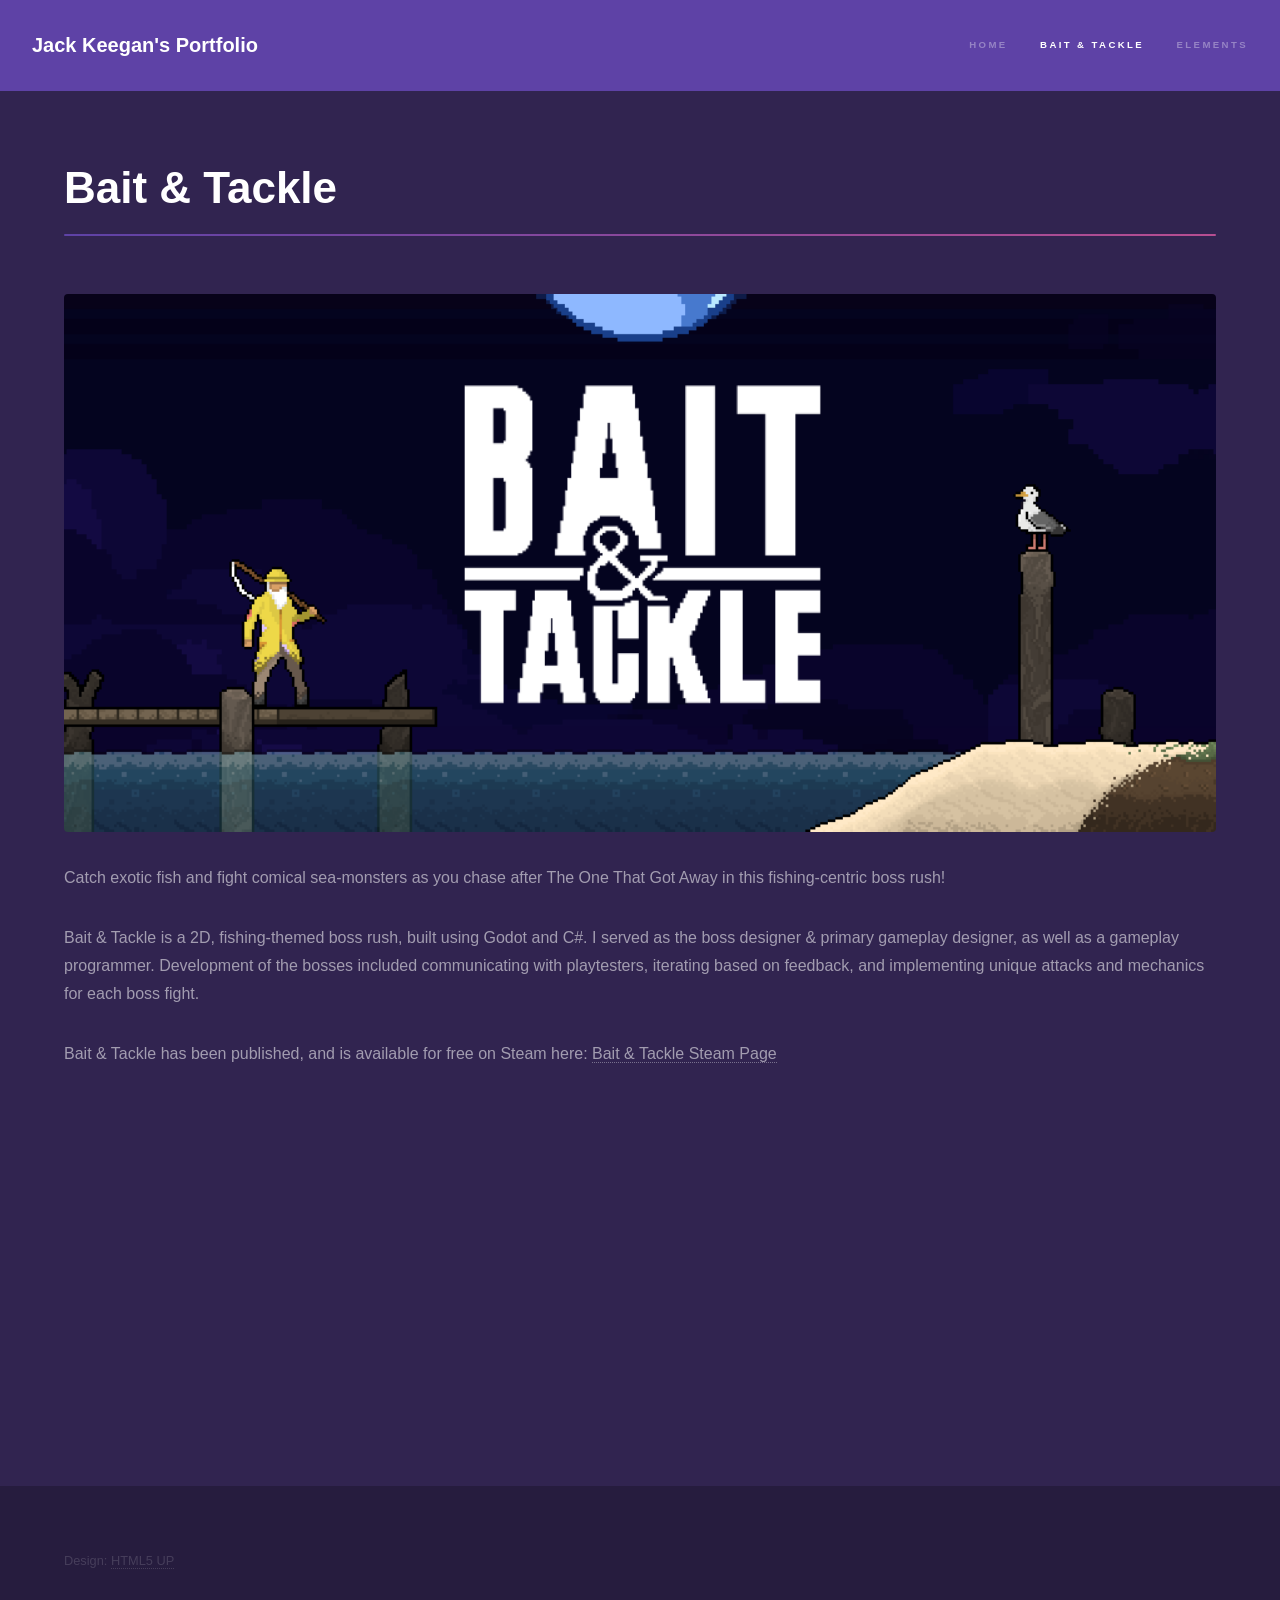
==== bait&tacklepage.html @ 1ca5e59d "text" ====
<!DOCTYPE HTML>
<!--
	Hyperspace by HTML5 UP
	html5up.net | @ajlkn
	Free for personal and commercial use under the CCA 3.0 license (html5up.net/license)
-->
<html>
	<head>
		<title>Bait & Tackle - Jack Keegan's Portfolio</title>
		<meta charset="utf-8" />
		<meta name="viewport" content="width=device-width, initial-scale=1, user-scalable=no" />
		<link rel="stylesheet" href="assets/css/main.css" />
		<noscript><link rel="stylesheet" href="assets/css/noscript.css" /></noscript>
	</head>
	<body class="is-preload">

		<!-- Header -->
			<header id="header">
				<a href="index.html" class="title">Jack Keegan's Portfolio</a>
				<nav>
					<ul>
						<li><a href="index.html">Home</a></li>
						<li><a href="generic.html" class="active">Bait & Tackle</a></li>
						<li><a href="elements.html">Elements</a></li>
					</ul>
				</nav>
			</header>

		<!-- Wrapper -->
			<div id="wrapper">

				<!-- Main -->
					<section id="main" class="wrapper">
						<div class="inner">
							<h1 class="major">Bait & Tackle</h1>
							<span class="image fit"><img src="images/b&theader.png" alt="" /></span>
							<p>Catch exotic fish and fight comical sea-monsters as you chase after The One That Got Away in this fishing-centric boss rush!</p>
							<p>Bait & Tackle is a 2D, fishing-themed boss rush, built using Godot and C#. I served as the boss designer & primary gameplay designer, as well as a gameplay programmer.
								Development of the bosses included communicating with playtesters, iterating based on feedback, and implementing unique attacks and mechanics for each boss fight.
							</p>
							<p>Bait & Tackle has been published, and is available for free on Steam here: <a href="https://store.steampowered.com/app/3529390/Bait__Tackle/">Bait & Tackle Steam Page</a></p>
						</div>
					</section>
					<section id="main" class="center">
								<iframe width="630" height="354"
								src="https://www.youtube.com/embed/rxE0HdXSmFw">
								</iframe>
					</section>
			</div>

		<!-- Footer -->
			<footer id="footer" class="wrapper alt">
				<div class="inner">
					<ul class="menu">
						<li>Design: <a href="http://html5up.net">HTML5 UP</a></li>
					</ul>
				</div>
			</footer>

		<!-- Scripts -->
			<script src="assets/js/jquery.min.js"></script>
			<script src="assets/js/jquery.scrollex.min.js"></script>
			<script src="assets/js/jquery.scrolly.min.js"></script>
			<script src="assets/js/browser.min.js"></script>
			<script src="assets/js/breakpoints.min.js"></script>
			<script src="assets/js/util.js"></script>
			<script src="assets/js/main.js"></script>

	</body>
</html>
---- assets/css/main.css ----
@import url(fontawesome-all.min.css);

/*
	Hyperspace by HTML5 UP
	html5up.net | @ajlkn
	Free for personal and commercial use under the CCA 3.0 license (html5up.net/license)
*/

html, body, div, span, applet, object,
iframe, h1, h2, h3, h4, h5, h6, p, blockquote,
pre, a, abbr, acronym, address, big, cite,
code, del, dfn, em, img, ins, kbd, q, s, samp,
small, strike, strong, sub, sup, tt, var, b,
u, i, center, dl, dt, dd, ol, ul, li, fieldset,
form, label, legend, table, caption, tbody,
tfoot, thead, tr, th, td, article, aside,
canvas, details, embed, figure, figcaption,
footer, header, hgroup, menu, nav, output, ruby,
section, summary, time, mark, audio, video {
	margin: 0;
	padding: 0;
	border: 0;
	font-size: 100%;
	font: inherit;
	vertical-align: baseline;}

article, aside, details, figcaption, figure,
footer, header, hgroup, menu, nav, section {
	display: block;}

body {
	line-height: 1;
}

ol, ul {
	list-style: none;
}

blockquote, q {
	quotes: none;
}

	blockquote:before, blockquote:after, q:before, q:after {
		content: '';
		content: none;
	}

table {
	border-collapse: collapse;
	border-spacing: 0;
}

body {
	-webkit-text-size-adjust: none;
}

mark {
	background-color: transparent;
	color: inherit;
}

input::-moz-focus-inner {
	border: 0;
	padding: 0;
}

input, select, textarea {
	-moz-appearance: none;
	-webkit-appearance: none;
	-ms-appearance: none;
	appearance: none;
}

/* Video Center */
.center {
  display: flex;
  justify-content: center;
  align-items: center;
}

/* Basic */

	@-ms-viewport {
		width: device-width;
	}

	body {
		-ms-overflow-style: scrollbar;
	}

	@media screen and (max-width: 480px) {

		html, body {
			min-width: 320px;
		}

	}

	html {
		box-sizing: border-box;
	}

	*, *:before, *:after {
		box-sizing: inherit;
	}

	body {
		background: #312450;
	}

		body.is-preload *, body.is-preload *:before, body.is-preload *:after {
			-moz-animation: none !important;
			-webkit-animation: none !important;
			-ms-animation: none !important;
			animation: none !important;
			-moz-transition: none !important;
			-webkit-transition: none !important;
			-ms-transition: none !important;
			transition: none !important;
		}

/* Type */

	body, input, select, textarea {
		color: rgba(255, 255, 255, 0.55);
		font-family: Arial, Helvetica, sans-serif;
		font-size: 16.5pt;
		font-weight: normal;
		line-height: 1.75;
	}

		@media screen and (max-width: 1680px) {

			body, input, select, textarea {
				font-size: 13pt;
			}

		}

		@media screen and (max-width: 1280px) {

			body, input, select, textarea {
				font-size: 12pt;
			}

		}

		@media screen and (max-width: 360px) {

			body, input, select, textarea {
				font-size: 11pt;
			}

		}

	a {
		-moz-transition: color 0.2s ease, border-bottom-color 0.2s ease;
		-webkit-transition: color 0.2s ease, border-bottom-color 0.2s ease;
		-ms-transition: color 0.2s ease, border-bottom-color 0.2s ease;
		transition: color 0.2s ease, border-bottom-color 0.2s ease;
		border-bottom: dotted 1px rgba(255, 255, 255, 0.35);
		color: inherit;
		text-decoration: none;
	}

		a:hover {
			border-bottom-color: transparent;
			color: #ffffff;
		}

	strong, b {
		color: #ffffff;
		font-weight: bold;
	}

	em, i {
		font-style: italic;
	}

	p {
		margin: 0 0 2em 0;
	}

	h1, h2, h3, h4, h5, h6 {
		color: #ffffff;
		font-weight: bold;
		line-height: 1.5;
		margin: 0 0 0.5em 0;
	}

		h1 a, h2 a, h3 a, h4 a, h5 a, h6 a {
			color: inherit;
			text-decoration: none;
		}

	h1 {
		font-size: 2.75em;
	}

		h1.major {
			margin: 0 0 1.3em 0;
			position: relative;
			padding-bottom: 0.35em;
		}

			h1.major:after {
				background-image: -moz-linear-gradient(to right, #5e42a6, #b74e91);
				background-image: -webkit-linear-gradient(to right, #5e42a6, #b74e91);
				background-image: -ms-linear-gradient(to right, #5e42a6, #b74e91);
				background-image: linear-gradient(to right, #5e42a6, #b74e91);
				-moz-transition: max-width 0.2s ease;
				-webkit-transition: max-width 0.2s ease;
				-ms-transition: max-width 0.2s ease;
				transition: max-width 0.2s ease;
				border-radius: 0.2em;
				bottom: 0;
				content: '';
				height: 0.05em;
				position: absolute;
				right: 0;
				width: 100%;
			}

	h2 {
		font-size: 1.75em;
	}

	h3 {
		font-size: 1.1em;
	}

	h4 {
		font-size: 1em;
	}

	h5 {
		font-size: 0.8em;
	}

	h6 {
		font-size: 0.6em;
	}

	@media screen and (max-width: 736px) {

		h1 {
			font-size: 2em;
		}

		h2 {
			font-size: 1.25em;
		}

		h3 {
			font-size: 1em;
		}

		h4 {
			font-size: 0.8em;
		}

		h5 {
			font-size: 0.6em;
		}

		h6 {
			font-size: 0.6em;
		}

	}

	sub {
		font-size: 0.8em;
		position: relative;
		top: 0.5em;
	}

	sup {
		font-size: 0.8em;
		position: relative;
		top: -0.5em;
	}

	blockquote {
		border-left: solid 4px rgba(255, 255, 255, 0.15);
		font-style: italic;
		margin: 0 0 2em 0;
		padding: 0.5em 0 0.5em 2em;
	}

	code {
		background: rgba(255, 255, 255, 0.05);
		border-radius: 0.25em;
		border: solid 1px rgba(255, 255, 255, 0.15);
		font-family: "Courier New", monospace;
		font-size: 0.9em;
		margin: 0 0.25em;
		padding: 0.25em 0.65em;
	}

	pre {
		-webkit-overflow-scrolling: touch;
		font-family: "Courier New", monospace;
		font-size: 0.9em;
		margin: 0 0 2em 0;
	}

		pre code {
			display: block;
			line-height: 1.75em;
			padding: 1em 1.5em;
			overflow-x: auto;
		}

	hr {
		border: 0;
		border-bottom: solid 1px rgba(255, 255, 255, 0.15);
		margin: 2em 0;
	}

		hr.major {
			margin: 3em 0;
		}

	.align-left {
		text-align: left;
	}

	.align-center {
		text-align: center;
	}

	.align-right {
		text-align: right;
	}

/* Row */

	.row {
		display: flex;
		flex-wrap: wrap;
		box-sizing: border-box;
		align-items: stretch;
	}

		.row > * {
			box-sizing: border-box;
		}

		.row.gtr-uniform > * > :last-child {
			margin-bottom: 0;
		}

		.row.aln-left {
			justify-content: flex-start;
		}

		.row.aln-center {
			justify-content: center;
		}

		.row.aln-right {
			justify-content: flex-end;
		}

		.row.aln-top {
			align-items: flex-start;
		}

		.row.aln-middle {
			align-items: center;
		}

		.row.aln-bottom {
			align-items: flex-end;
		}

		.row > .imp {
			order: -1;
		}

		.row > .col-1 {
			width: 8.33333%;
		}

		.row > .off-1 {
			margin-left: 8.33333%;
		}

		.row > .col-2 {
			width: 16.66667%;
		}

		.row > .off-2 {
			margin-left: 16.66667%;
		}

		.row > .col-3 {
			width: 25%;
		}

		.row > .off-3 {
			margin-left: 25%;
		}

		.row > .col-4 {
			width: 33.33333%;
		}

		.row > .off-4 {
			margin-left: 33.33333%;
		}

		.row > .col-5 {
			width: 41.66667%;
		}

		.row > .off-5 {
			margin-left: 41.66667%;
		}

		.row > .col-6 {
			width: 50%;
		}

		.row > .off-6 {
			margin-left: 50%;
		}

		.row > .col-7 {
			width: 58.33333%;
		}

		.row > .off-7 {
			margin-left: 58.33333%;
		}

		.row > .col-8 {
			width: 66.66667%;
		}

		.row > .off-8 {
			margin-left: 66.66667%;
		}

		.row > .col-9 {
			width: 75%;
		}

		.row > .off-9 {
			margin-left: 75%;
		}

		.row > .col-10 {
			width: 83.33333%;
		}

		.row > .off-10 {
			margin-left: 83.33333%;
		}

		.row > .col-11 {
			width: 91.66667%;
		}

		.row > .off-11 {
			margin-left: 91.66667%;
		}

		.row > .col-12 {
			width: 100%;
		}

		.row > .off-12 {
			margin-left: 100%;
		}

		.row.gtr-0 {
			margin-top: 0;
			margin-left: 0em;
		}

			.row.gtr-0 > * {
				padding: 0 0 0 0em;
			}

			.row.gtr-0.gtr-uniform {
				margin-top: 0em;
			}

				.row.gtr-0.gtr-uniform > * {
					padding-top: 0em;
				}

		.row.gtr-25 {
			margin-top: 0;
			margin-left: -0.375em;
		}

			.row.gtr-25 > * {
				padding: 0 0 0 0.375em;
			}

			.row.gtr-25.gtr-uniform {
				margin-top: -0.375em;
			}

				.row.gtr-25.gtr-uniform > * {
					padding-top: 0.375em;
				}

		.row.gtr-50 {
			margin-top: 0;
			margin-left: -0.75em;
		}

			.row.gtr-50 > * {
				padding: 0 0 0 0.75em;
			}

			.row.gtr-50.gtr-uniform {
				margin-top: -0.75em;
			}

				.row.gtr-50.gtr-uniform > * {
					padding-top: 0.75em;
				}

		.row {
			margin-top: 0;
			margin-left: -1.5em;
		}

			.row > * {
				padding: 0 0 0 1.5em;
			}

			.row.gtr-uniform {
				margin-top: -1.5em;
			}

				.row.gtr-uniform > * {
					padding-top: 1.5em;
				}

		.row.gtr-150 {
			margin-top: 0;
			margin-left: -2.25em;
		}

			.row.gtr-150 > * {
				padding: 0 0 0 2.25em;
			}

			.row.gtr-150.gtr-uniform {
				margin-top: -2.25em;
			}

				.row.gtr-150.gtr-uniform > * {
					padding-top: 2.25em;
				}

		.row.gtr-200 {
			margin-top: 0;
			margin-left: -3em;
		}

			.row.gtr-200 > * {
				padding: 0 0 0 3em;
			}

			.row.gtr-200.gtr-uniform {
				margin-top: -3em;
			}

				.row.gtr-200.gtr-uniform > * {
					padding-top: 3em;
				}

		@media screen and (max-width: 1680px) {

			.row {
				display: flex;
				flex-wrap: wrap;
				box-sizing: border-box;
				align-items: stretch;
			}

				.row > * {
					box-sizing: border-box;
				}

				.row.gtr-uniform > * > :last-child {
					margin-bottom: 0;
				}

				.row.aln-left {
					justify-content: flex-start;
				}

				.row.aln-center {
					justify-content: center;
				}

				.row.aln-right {
					justify-content: flex-end;
				}

				.row.aln-top {
					align-items: flex-start;
				}

				.row.aln-middle {
					align-items: center;
				}

				.row.aln-bottom {
					align-items: flex-end;
				}

				.row > .imp-xlarge {
					order: -1;
				}

				.row > .col-1-xlarge {
					width: 8.33333%;
				}

				.row > .off-1-xlarge {
					margin-left: 8.33333%;
				}

				.row > .col-2-xlarge {
					width: 16.66667%;
				}

				.row > .off-2-xlarge {
					margin-left: 16.66667%;
				}

				.row > .col-3-xlarge {
					width: 25%;
				}

				.row > .off-3-xlarge {
					margin-left: 25%;
				}

				.row > .col-4-xlarge {
					width: 33.33333%;
				}

				.row > .off-4-xlarge {
					margin-left: 33.33333%;
				}

				.row > .col-5-xlarge {
					width: 41.66667%;
				}

				.row > .off-5-xlarge {
					margin-left: 41.66667%;
				}

				.row > .col-6-xlarge {
					width: 50%;
				}

				.row > .off-6-xlarge {
					margin-left: 50%;
				}

				.row > .col-7-xlarge {
					width: 58.33333%;
				}

				.row > .off-7-xlarge {
					margin-left: 58.33333%;
				}

				.row > .col-8-xlarge {
					width: 66.66667%;
				}

				.row > .off-8-xlarge {
					margin-left: 66.66667%;
				}

				.row > .col-9-xlarge {
					width: 75%;
				}

				.row > .off-9-xlarge {
					margin-left: 75%;
				}

				.row > .col-10-xlarge {
					width: 83.33333%;
				}

				.row > .off-10-xlarge {
					margin-left: 83.33333%;
				}

				.row > .col-11-xlarge {
					width: 91.66667%;
				}

				.row > .off-11-xlarge {
					margin-left: 91.66667%;
				}

				.row > .col-12-xlarge {
					width: 100%;
				}

				.row > .off-12-xlarge {
					margin-left: 100%;
				}

				.row.gtr-0 {
					margin-top: 0;
					margin-left: 0em;
				}

					.row.gtr-0 > * {
						padding: 0 0 0 0em;
					}

					.row.gtr-0.gtr-uniform {
						margin-top: 0em;
					}

						.row.gtr-0.gtr-uniform > * {
							padding-top: 0em;
						}

				.row.gtr-25 {
					margin-top: 0;
					margin-left: -0.375em;
				}

					.row.gtr-25 > * {
						padding: 0 0 0 0.375em;
					}

					.row.gtr-25.gtr-uniform {
						margin-top: -0.375em;
					}

						.row.gtr-25.gtr-uniform > * {
							padding-top: 0.375em;
						}

				.row.gtr-50 {
					margin-top: 0;
					margin-left: -0.75em;
				}

					.row.gtr-50 > * {
						padding: 0 0 0 0.75em;
					}

					.row.gtr-50.gtr-uniform {
						margin-top: -0.75em;
					}

						.row.gtr-50.gtr-uniform > * {
							padding-top: 0.75em;
						}

				.row {
					margin-top: 0;
					margin-left: -1.5em;
				}

					.row > * {
						padding: 0 0 0 1.5em;
					}

					.row.gtr-uniform {
						margin-top: -1.5em;
					}

						.row.gtr-uniform > * {
							padding-top: 1.5em;
						}

				.row.gtr-150 {
					margin-top: 0;
					margin-left: -2.25em;
				}

					.row.gtr-150 > * {
						padding: 0 0 0 2.25em;
					}

					.row.gtr-150.gtr-uniform {
						margin-top: -2.25em;
					}

						.row.gtr-150.gtr-uniform > * {
							padding-top: 2.25em;
						}

				.row.gtr-200 {
					margin-top: 0;
					margin-left: -3em;
				}

					.row.gtr-200 > * {
						padding: 0 0 0 3em;
					}

					.row.gtr-200.gtr-uniform {
						margin-top: -3em;
					}

						.row.gtr-200.gtr-uniform > * {
							padding-top: 3em;
						}

		}

		@media screen and (max-width: 1280px) {

			.row {
				display: flex;
				flex-wrap: wrap;
				box-sizing: border-box;
				align-items: stretch;
			}

				.row > * {
					box-sizing: border-box;
				}

				.row.gtr-uniform > * > :last-child {
					margin-bottom: 0;
				}

				.row.aln-left {
					justify-content: flex-start;
				}

				.row.aln-center {
					justify-content: center;
				}

				.row.aln-right {
					justify-content: flex-end;
				}

				.row.aln-top {
					align-items: flex-start;
				}

				.row.aln-middle {
					align-items: center;
				}

				.row.aln-bottom {
					align-items: flex-end;
				}

				.row > .imp-large {
					order: -1;
				}

				.row > .col-1-large {
					width: 8.33333%;
				}

				.row > .off-1-large {
					margin-left: 8.33333%;
				}

				.row > .col-2-large {
					width: 16.66667%;
				}

				.row > .off-2-large {
					margin-left: 16.66667%;
				}

				.row > .col-3-large {
					width: 25%;
				}

				.row > .off-3-large {
					margin-left: 25%;
				}

				.row > .col-4-large {
					width: 33.33333%;
				}

				.row > .off-4-large {
					margin-left: 33.33333%;
				}

				.row > .col-5-large {
					width: 41.66667%;
				}

				.row > .off-5-large {
					margin-left: 41.66667%;
				}

				.row > .col-6-large {
					width: 50%;
				}

				.row > .off-6-large {
					margin-left: 50%;
				}

				.row > .col-7-large {
					width: 58.33333%;
				}

				.row > .off-7-large {
					margin-left: 58.33333%;
				}

				.row > .col-8-large {
					width: 66.66667%;
				}

				.row > .off-8-large {
					margin-left: 66.66667%;
				}

				.row > .col-9-large {
					width: 75%;
				}

				.row > .off-9-large {
					margin-left: 75%;
				}

				.row > .col-10-large {
					width: 83.33333%;
				}

				.row > .off-10-large {
					margin-left: 83.33333%;
				}

				.row > .col-11-large {
					width: 91.66667%;
				}

				.row > .off-11-large {
					margin-left: 91.66667%;
				}

				.row > .col-12-large {
					width: 100%;
				}

				.row > .off-12-large {
					margin-left: 100%;
				}

				.row.gtr-0 {
					margin-top: 0;
					margin-left: 0em;
				}

					.row.gtr-0 > * {
						padding: 0 0 0 0em;
					}

					.row.gtr-0.gtr-uniform {
						margin-top: 0em;
					}

						.row.gtr-0.gtr-uniform > * {
							padding-top: 0em;
						}

				.row.gtr-25 {
					margin-top: 0;
					margin-left: -0.375em;
				}

					.row.gtr-25 > * {
						padding: 0 0 0 0.375em;
					}

					.row.gtr-25.gtr-uniform {
						margin-top: -0.375em;
					}

						.row.gtr-25.gtr-uniform > * {
							padding-top: 0.375em;
						}

				.row.gtr-50 {
					margin-top: 0;
					margin-left: -0.75em;
				}

					.row.gtr-50 > * {
						padding: 0 0 0 0.75em;
					}

					.row.gtr-50.gtr-uniform {
						margin-top: -0.75em;
					}

						.row.gtr-50.gtr-uniform > * {
							padding-top: 0.75em;
						}

				.row {
					margin-top: 0;
					margin-left: -1.5em;
				}

					.row > * {
						padding: 0 0 0 1.5em;
					}

					.row.gtr-uniform {
						margin-top: -1.5em;
					}

						.row.gtr-uniform > * {
							padding-top: 1.5em;
						}

				.row.gtr-150 {
					margin-top: 0;
					margin-left: -2.25em;
				}

					.row.gtr-150 > * {
						padding: 0 0 0 2.25em;
					}

					.row.gtr-150.gtr-uniform {
						margin-top: -2.25em;
					}

						.row.gtr-150.gtr-uniform > * {
							padding-top: 2.25em;
						}

				.row.gtr-200 {
					margin-top: 0;
					margin-left: -3em;
				}

					.row.gtr-200 > * {
						padding: 0 0 0 3em;
					}

					.row.gtr-200.gtr-uniform {
						margin-top: -3em;
					}

						.row.gtr-200.gtr-uniform > * {
							padding-top: 3em;
						}

		}

		@media screen and (max-width: 980px) {

			.row {
				display: flex;
				flex-wrap: wrap;
				box-sizing: border-box;
				align-items: stretch;
			}

				.row > * {
					box-sizing: border-box;
				}

				.row.gtr-uniform > * > :last-child {
					margin-bottom: 0;
				}

				.row.aln-left {
					justify-content: flex-start;
				}

				.row.aln-center {
					justify-content: center;
				}

				.row.aln-right {
					justify-content: flex-end;
				}

				.row.aln-top {
					align-items: flex-start;
				}

				.row.aln-middle {
					align-items: center;
				}

				.row.aln-bottom {
					align-items: flex-end;
				}

				.row > .imp-medium {
					order: -1;
				}

				.row > .col-1-medium {
					width: 8.33333%;
				}

				.row > .off-1-medium {
					margin-left: 8.33333%;
				}

				.row > .col-2-medium {
					width: 16.66667%;
				}

				.row > .off-2-medium {
					margin-left: 16.66667%;
				}

				.row > .col-3-medium {
					width: 25%;
				}

				.row > .off-3-medium {
					margin-left: 25%;
				}

				.row > .col-4-medium {
					width: 33.33333%;
				}

				.row > .off-4-medium {
					margin-left: 33.33333%;
				}

				.row > .col-5-medium {
					width: 41.66667%;
				}

				.row > .off-5-medium {
					margin-left: 41.66667%;
				}

				.row > .col-6-medium {
					width: 50%;
				}

				.row > .off-6-medium {
					margin-left: 50%;
				}

				.row > .col-7-medium {
					width: 58.33333%;
				}

				.row > .off-7-medium {
					margin-left: 58.33333%;
				}

				.row > .col-8-medium {
					width: 66.66667%;
				}

				.row > .off-8-medium {
					margin-left: 66.66667%;
				}

				.row > .col-9-medium {
					width: 75%;
				}

				.row > .off-9-medium {
					margin-left: 75%;
				}

				.row > .col-10-medium {
					width: 83.33333%;
				}

				.row > .off-10-medium {
					margin-left: 83.33333%;
				}

				.row > .col-11-medium {
					width: 91.66667%;
				}

				.row > .off-11-medium {
					margin-left: 91.66667%;
				}

				.row > .col-12-medium {
					width: 100%;
				}

				.row > .off-12-medium {
					margin-left: 100%;
				}

				.row.gtr-0 {
					margin-top: 0;
					margin-left: 0em;
				}

					.row.gtr-0 > * {
						padding: 0 0 0 0em;
					}

					.row.gtr-0.gtr-uniform {
						margin-top: 0em;
					}

						.row.gtr-0.gtr-uniform > * {
							padding-top: 0em;
						}

				.row.gtr-25 {
					margin-top: 0;
					margin-left: -0.375em;
				}

					.row.gtr-25 > * {
						padding: 0 0 0 0.375em;
					}

					.row.gtr-25.gtr-uniform {
						margin-top: -0.375em;
					}

						.row.gtr-25.gtr-uniform > * {
							padding-top: 0.375em;
						}

				.row.gtr-50 {
					margin-top: 0;
					margin-left: -0.75em;
				}

					.row.gtr-50 > * {
						padding: 0 0 0 0.75em;
					}

					.row.gtr-50.gtr-uniform {
						margin-top: -0.75em;
					}

						.row.gtr-50.gtr-uniform > * {
							padding-top: 0.75em;
						}

				.row {
					margin-top: 0;
					margin-left: -1.5em;
				}

					.row > * {
						padding: 0 0 0 1.5em;
					}

					.row.gtr-uniform {
						margin-top: -1.5em;
					}

						.row.gtr-uniform > * {
							padding-top: 1.5em;
						}

				.row.gtr-150 {
					margin-top: 0;
					margin-left: -2.25em;
				}

					.row.gtr-150 > * {
						padding: 0 0 0 2.25em;
					}

					.row.gtr-150.gtr-uniform {
						margin-top: -2.25em;
					}

						.row.gtr-150.gtr-uniform > * {
							padding-top: 2.25em;
						}

				.row.gtr-200 {
					margin-top: 0;
					margin-left: -3em;
				}

					.row.gtr-200 > * {
						padding: 0 0 0 3em;
					}

					.row.gtr-200.gtr-uniform {
						margin-top: -3em;
					}

						.row.gtr-200.gtr-uniform > * {
							padding-top: 3em;
						}

		}

		@media screen and (max-width: 736px) {

			.row {
				display: flex;
				flex-wrap: wrap;
				box-sizing: border-box;
				align-items: stretch;
			}

				.row > * {
					box-sizing: border-box;
				}

				.row.gtr-uniform > * > :last-child {
					margin-bottom: 0;
				}

				.row.aln-left {
					justify-content: flex-start;
				}

				.row.aln-center {
					justify-content: center;
				}

				.row.aln-right {
					justify-content: flex-end;
				}

				.row.aln-top {
					align-items: flex-start;
				}

				.row.aln-middle {
					align-items: center;
				}

				.row.aln-bottom {
					align-items: flex-end;
				}

				.row > .imp-small {
					order: -1;
				}

				.row > .col-1-small {
					width: 8.33333%;
				}

				.row > .off-1-small {
					margin-left: 8.33333%;
				}

				.row > .col-2-small {
					width: 16.66667%;
				}

				.row > .off-2-small {
					margin-left: 16.66667%;
				}

				.row > .col-3-small {
					width: 25%;
				}

				.row > .off-3-small {
					margin-left: 25%;
				}

				.row > .col-4-small {
					width: 33.33333%;
				}

				.row > .off-4-small {
					margin-left: 33.33333%;
				}

				.row > .col-5-small {
					width: 41.66667%;
				}

				.row > .off-5-small {
					margin-left: 41.66667%;
				}

				.row > .col-6-small {
					width: 50%;
				}

				.row > .off-6-small {
					margin-left: 50%;
				}

				.row > .col-7-small {
					width: 58.33333%;
				}

				.row > .off-7-small {
					margin-left: 58.33333%;
				}

				.row > .col-8-small {
					width: 66.66667%;
				}

				.row > .off-8-small {
					margin-left: 66.66667%;
				}

				.row > .col-9-small {
					width: 75%;
				}

				.row > .off-9-small {
					margin-left: 75%;
				}

				.row > .col-10-small {
					width: 83.33333%;
				}

				.row > .off-10-small {
					margin-left: 83.33333%;
				}

				.row > .col-11-small {
					width: 91.66667%;
				}

				.row > .off-11-small {
					margin-left: 91.66667%;
				}

				.row > .col-12-small {
					width: 100%;
				}

				.row > .off-12-small {
					margin-left: 100%;
				}

				.row.gtr-0 {
					margin-top: 0;
					margin-left: 0em;
				}

					.row.gtr-0 > * {
						padding: 0 0 0 0em;
					}

					.row.gtr-0.gtr-uniform {
						margin-top: 0em;
					}

						.row.gtr-0.gtr-uniform > * {
							padding-top: 0em;
						}

				.row.gtr-25 {
					margin-top: 0;
					margin-left: -0.375em;
				}

					.row.gtr-25 > * {
						padding: 0 0 0 0.375em;
					}

					.row.gtr-25.gtr-uniform {
						margin-top: -0.375em;
					}

						.row.gtr-25.gtr-uniform > * {
							padding-top: 0.375em;
						}

				.row.gtr-50 {
					margin-top: 0;
					margin-left: -0.75em;
				}

					.row.gtr-50 > * {
						padding: 0 0 0 0.75em;
					}

					.row.gtr-50.gtr-uniform {
						margin-top: -0.75em;
					}

						.row.gtr-50.gtr-uniform > * {
							padding-top: 0.75em;
						}

				.row {
					margin-top: 0;
					margin-left: -1.5em;
				}

					.row > * {
						padding: 0 0 0 1.5em;
					}

					.row.gtr-uniform {
						margin-top: -1.5em;
					}

						.row.gtr-uniform > * {
							padding-top: 1.5em;
						}

				.row.gtr-150 {
					margin-top: 0;
					margin-left: -2.25em;
				}

					.row.gtr-150 > * {
						padding: 0 0 0 2.25em;
					}

					.row.gtr-150.gtr-uniform {
						margin-top: -2.25em;
					}

						.row.gtr-150.gtr-uniform > * {
							padding-top: 2.25em;
						}

				.row.gtr-200 {
					margin-top: 0;
					margin-left: -3em;
				}

					.row.gtr-200 > * {
						padding: 0 0 0 3em;
					}

					.row.gtr-200.gtr-uniform {
						margin-top: -3em;
					}

						.row.gtr-200.gtr-uniform > * {
							padding-top: 3em;
						}

		}

		@media screen and (max-width: 480px) {

			.row {
				display: flex;
				flex-wrap: wrap;
				box-sizing: border-box;
				align-items: stretch;
			}

				.row > * {
					box-sizing: border-box;
				}

				.row.gtr-uniform > * > :last-child {
					margin-bottom: 0;
				}

				.row.aln-left {
					justify-content: flex-start;
				}

				.row.aln-center {
					justify-content: center;
				}

				.row.aln-right {
					justify-content: flex-end;
				}

				.row.aln-top {
					align-items: flex-start;
				}

				.row.aln-middle {
					align-items: center;
				}

				.row.aln-bottom {
					align-items: flex-end;
				}

				.row > .imp-xsmall {
					order: -1;
				}

				.row > .col-1-xsmall {
					width: 8.33333%;
				}

				.row > .off-1-xsmall {
					margin-left: 8.33333%;
				}

				.row > .col-2-xsmall {
					width: 16.66667%;
				}

				.row > .off-2-xsmall {
					margin-left: 16.66667%;
				}

				.row > .col-3-xsmall {
					width: 25%;
				}

				.row > .off-3-xsmall {
					margin-left: 25%;
				}

				.row > .col-4-xsmall {
					width: 33.33333%;
				}

				.row > .off-4-xsmall {
					margin-left: 33.33333%;
				}

				.row > .col-5-xsmall {
					width: 41.66667%;
				}

				.row > .off-5-xsmall {
					margin-left: 41.66667%;
				}

				.row > .col-6-xsmall {
					width: 50%;
				}

				.row > .off-6-xsmall {
					margin-left: 50%;
				}

				.row > .col-7-xsmall {
					width: 58.33333%;
				}

				.row > .off-7-xsmall {
					margin-left: 58.33333%;
				}

				.row > .col-8-xsmall {
					width: 66.66667%;
				}

				.row > .off-8-xsmall {
					margin-left: 66.66667%;
				}

				.row > .col-9-xsmall {
					width: 75%;
				}

				.row > .off-9-xsmall {
					margin-left: 75%;
				}

				.row > .col-10-xsmall {
					width: 83.33333%;
				}

				.row > .off-10-xsmall {
					margin-left: 83.33333%;
				}

				.row > .col-11-xsmall {
					width: 91.66667%;
				}

				.row > .off-11-xsmall {
					margin-left: 91.66667%;
				}

				.row > .col-12-xsmall {
					width: 100%;
				}

				.row > .off-12-xsmall {
					margin-left: 100%;
				}

				.row.gtr-0 {
					margin-top: 0;
					margin-left: 0em;
				}

					.row.gtr-0 > * {
						padding: 0 0 0 0em;
					}

					.row.gtr-0.gtr-uniform {
						margin-top: 0em;
					}

						.row.gtr-0.gtr-uniform > * {
							padding-top: 0em;
						}

				.row.gtr-25 {
					margin-top: 0;
					margin-left: -0.375em;
				}

					.row.gtr-25 > * {
						padding: 0 0 0 0.375em;
					}

					.row.gtr-25.gtr-uniform {
						margin-top: -0.375em;
					}

						.row.gtr-25.gtr-uniform > * {
							padding-top: 0.375em;
						}

				.row.gtr-50 {
					margin-top: 0;
					margin-left: -0.75em;
				}

					.row.gtr-50 > * {
						padding: 0 0 0 0.75em;
					}

					.row.gtr-50.gtr-uniform {
						margin-top: -0.75em;
					}

						.row.gtr-50.gtr-uniform > * {
							padding-top: 0.75em;
						}

				.row {
					margin-top: 0;
					margin-left: -1.5em;
				}

					.row > * {
						padding: 0 0 0 1.5em;
					}

					.row.gtr-uniform {
						margin-top: -1.5em;
					}

						.row.gtr-uniform > * {
							padding-top: 1.5em;
						}

				.row.gtr-150 {
					margin-top: 0;
					margin-left: -2.25em;
				}

					.row.gtr-150 > * {
						padding: 0 0 0 2.25em;
					}

					.row.gtr-150.gtr-uniform {
						margin-top: -2.25em;
					}

						.row.gtr-150.gtr-uniform > * {
							padding-top: 2.25em;
						}

				.row.gtr-200 {
					margin-top: 0;
					margin-left: -3em;
				}

					.row.gtr-200 > * {
						padding: 0 0 0 3em;
					}

					.row.gtr-200.gtr-uniform {
						margin-top: -3em;
					}

						.row.gtr-200.gtr-uniform > * {
							padding-top: 3em;
						}

		}

/* Box */

	.box {
		border-radius: 0.25em;
		border: solid 1px rgba(255, 255, 255, 0.15);
		margin-bottom: 2em;
		padding: 1.5em;
	}

		.box > :last-child,
		.box > :last-child > :last-child,
		.box > :last-child > :last-child > :last-child {
			margin-bottom: 0;
		}

		.box.alt {
			border: 0;
			border-radius: 0;
			padding: 0;
		}

/* Button */

	input[type="submit"],
	input[type="reset"],
	input[type="button"],
	button,
	.button {
		-moz-appearance: none;
		-webkit-appearance: none;
		-ms-appearance: none;
		appearance: none;
		-moz-transition: border-color 0.2s ease;
		-webkit-transition: border-color 0.2s ease;
		-ms-transition: border-color 0.2s ease;
		transition: border-color 0.2s ease;
		background-color: transparent;
		border: solid 1px !important;
		border-color: rgba(255, 255, 255, 0.15) !important;
		border-radius: 3em;
		color: #ffffff !important;
		cursor: pointer;
		display: inline-block;
		font-size: 0.6em;
		font-weight: bold;
		height: calc(4.75em + 2px);
		letter-spacing: 0.25em;
		line-height: 4.75em;
		outline: 0;
		padding: 0 3.75em;
		position: relative;
		text-align: center;
		text-decoration: none;
		text-transform: uppercase;
		white-space: nowrap;
	}

		input[type="submit"]:after,
		input[type="reset"]:after,
		input[type="button"]:after,
		button:after,
		.button:after {
			-moz-transform: scale(0.25);
			-webkit-transform: scale(0.25);
			-ms-transform: scale(0.25);
			transform: scale(0.25);
			pointer-events: none;
			-moz-transition: opacity 0.2s ease, -moz-transform 0.2s ease;
			-webkit-transition: opacity 0.2s ease, -webkit-transform 0.2s ease;
			-ms-transition: opacity 0.2s ease, -ms-transform 0.2s ease;
			transition: opacity 0.2s ease, transform 0.2s ease;
			background: #ffffff;
			border-radius: 3em;
			content: '';
			height: 100%;
			left: 0;
			opacity: 0;
			position: absolute;
			top: 0;
			width: 100%;
		}

		input[type="submit"].icon:before,
		input[type="reset"].icon:before,
		input[type="button"].icon:before,
		button.icon:before,
		.button.icon:before {
			margin-right: 0.75em;
		}

		input[type="submit"].fit,
		input[type="reset"].fit,
		input[type="button"].fit,
		button.fit,
		.button.fit {
			width: 100%;
		}

		input[type="submit"].small,
		input[type="reset"].small,
		input[type="button"].small,
		button.small,
		.button.small {
			font-size: 0.4em;
		}

		input[type="submit"].large,
		input[type="reset"].large,
		input[type="button"].large,
		button.large,
		.button.large {
			font-size: 0.8em;
		}

		input[type="submit"].primary,
		input[type="reset"].primary,
		input[type="button"].primary,
		button.primary,
		.button.primary {
			background-color: #ffffff;
			color: #312450 !important;
		}

			input[type="submit"].primary:after,
			input[type="reset"].primary:after,
			input[type="button"].primary:after,
			button.primary:after,
			.button.primary:after {
				display: none;
			}

		input[type="submit"].disabled, input[type="submit"]:disabled,
		input[type="reset"].disabled,
		input[type="reset"]:disabled,
		input[type="button"].disabled,
		input[type="button"]:disabled,
		button.disabled,
		button:disabled,
		.button.disabled,
		.button:disabled {
			cursor: default;
			opacity: 0.5;
			pointer-events: none;
		}

		input[type="submit"]:hover,
		input[type="reset"]:hover,
		input[type="button"]:hover,
		button:hover,
		.button:hover {
			border-color: rgba(255, 255, 255, 0.55) !important;
		}

			input[type="submit"]:hover:after,
			input[type="reset"]:hover:after,
			input[type="button"]:hover:after,
			button:hover:after,
			.button:hover:after {
				opacity: 0.05;
				-moz-transform: scale(1);
				-webkit-transform: scale(1);
				-ms-transform: scale(1);
				transform: scale(1);
			}

			input[type="submit"]:hover:active,
			input[type="reset"]:hover:active,
			input[type="button"]:hover:active,
			button:hover:active,
			.button:hover:active {
				border-color: #ffffff !important;
			}

				input[type="submit"]:hover:active:after,
				input[type="reset"]:hover:active:after,
				input[type="button"]:hover:active:after,
				button:hover:active:after,
				.button:hover:active:after {
					opacity: 0.1;
				}

/* Features */

	.features {
		display: -moz-flex;
		display: -webkit-flex;
		display: -ms-flex;
		display: flex;
		-moz-flex-wrap: wrap;
		-webkit-flex-wrap: wrap;
		-ms-flex-wrap: wrap;
		flex-wrap: wrap;
		border-radius: 0.25em;
		border: solid 1px rgba(255, 255, 255, 0.15);
		background: rgba(255, 255, 255, 0.05);
		margin: 0 0 2em 0;
	}

		.features section {
			padding: 3.5em 3em 1em 7em ;
			width: 50%;
			border-top: solid 1px rgba(255, 255, 255, 0.15);
			position: relative;
		}

			.features section:nth-child(-n + 2) {
				border-top-width: 0;
			}

			.features section:nth-child(2n) {
				border-left: solid 1px rgba(255, 255, 255, 0.15);
			}

			.features section .icon {
				-moz-transition: opacity 0.5s ease, -moz-transform 0.5s ease;
				-webkit-transition: opacity 0.5s ease, -webkit-transform 0.5s ease;
				-ms-transition: opacity 0.5s ease, -ms-transform 0.5s ease;
				transition: opacity 0.5s ease, transform 0.5s ease;
				-moz-transition-delay: 1s;
				-webkit-transition-delay: 1s;
				-ms-transition-delay: 1s;
				transition-delay: 1s;
				-moz-transform: scale(1);
				-webkit-transform: scale(1);
				-ms-transform: scale(1);
				transform: scale(1);
				position: absolute;
				left: 3em;
				top: 3em;
				opacity: 1;
			}

			.features section:nth-child(1) .icon {
				-moz-transition-delay: 0.15s;
				-webkit-transition-delay: 0.15s;
				-ms-transition-delay: 0.15s;
				transition-delay: 0.15s;
			}

			.features section:nth-child(2) .icon {
				-moz-transition-delay: 0.3s;
				-webkit-transition-delay: 0.3s;
				-ms-transition-delay: 0.3s;
				transition-delay: 0.3s;
			}

			.features section:nth-child(3) .icon {
				-moz-transition-delay: 0.45s;
				-webkit-transition-delay: 0.45s;
				-ms-transition-delay: 0.45s;
				transition-delay: 0.45s;
			}

			.features section:nth-child(4) .icon {
				-moz-transition-delay: 0.6s;
				-webkit-transition-delay: 0.6s;
				-ms-transition-delay: 0.6s;
				transition-delay: 0.6s;
			}

			.features section:nth-child(5) .icon {
				-moz-transition-delay: 0.75s;
				-webkit-transition-delay: 0.75s;
				-ms-transition-delay: 0.75s;
				transition-delay: 0.75s;
			}

			.features section:nth-child(6) .icon {
				-moz-transition-delay: 0.9s;
				-webkit-transition-delay: 0.9s;
				-ms-transition-delay: 0.9s;
				transition-delay: 0.9s;
			}

			.features section:nth-child(7) .icon {
				-moz-transition-delay: 1.05s;
				-webkit-transition-delay: 1.05s;
				-ms-transition-delay: 1.05s;
				transition-delay: 1.05s;
			}

			.features section:nth-child(8) .icon {
				-moz-transition-delay: 1.2s;
				-webkit-transition-delay: 1.2s;
				-ms-transition-delay: 1.2s;
				transition-delay: 1.2s;
			}

			.features section:nth-child(9) .icon {
				-moz-transition-delay: 1.35s;
				-webkit-transition-delay: 1.35s;
				-ms-transition-delay: 1.35s;
				transition-delay: 1.35s;
			}

			.features section:nth-child(10) .icon {
				-moz-transition-delay: 1.5s;
				-webkit-transition-delay: 1.5s;
				-ms-transition-delay: 1.5s;
				transition-delay: 1.5s;
			}

			.features section:nth-child(11) .icon {
				-moz-transition-delay: 1.65s;
				-webkit-transition-delay: 1.65s;
				-ms-transition-delay: 1.65s;
				transition-delay: 1.65s;
			}

			.features section:nth-child(12) .icon {
				-moz-transition-delay: 1.8s;
				-webkit-transition-delay: 1.8s;
				-ms-transition-delay: 1.8s;
				transition-delay: 1.8s;
			}

			.features section:nth-child(13) .icon {
				-moz-transition-delay: 1.95s;
				-webkit-transition-delay: 1.95s;
				-ms-transition-delay: 1.95s;
				transition-delay: 1.95s;
			}

			.features section:nth-child(14) .icon {
				-moz-transition-delay: 2.1s;
				-webkit-transition-delay: 2.1s;
				-ms-transition-delay: 2.1s;
				transition-delay: 2.1s;
			}

			.features section:nth-child(15) .icon {
				-moz-transition-delay: 2.25s;
				-webkit-transition-delay: 2.25s;
				-ms-transition-delay: 2.25s;
				transition-delay: 2.25s;
			}

			.features section:nth-child(16) .icon {
				-moz-transition-delay: 2.4s;
				-webkit-transition-delay: 2.4s;
				-ms-transition-delay: 2.4s;
				transition-delay: 2.4s;
			}

			.features section:nth-child(17) .icon {
				-moz-transition-delay: 2.55s;
				-webkit-transition-delay: 2.55s;
				-ms-transition-delay: 2.55s;
				transition-delay: 2.55s;
			}

			.features section:nth-child(18) .icon {
				-moz-transition-delay: 2.7s;
				-webkit-transition-delay: 2.7s;
				-ms-transition-delay: 2.7s;
				transition-delay: 2.7s;
			}

			.features section:nth-child(19) .icon {
				-moz-transition-delay: 2.85s;
				-webkit-transition-delay: 2.85s;
				-ms-transition-delay: 2.85s;
				transition-delay: 2.85s;
			}

			.features section:nth-child(20) .icon {
				-moz-transition-delay: 3s;
				-webkit-transition-delay: 3s;
				-ms-transition-delay: 3s;
				transition-delay: 3s;
			}

		.features.inactive section .icon {
			-moz-transform: scale(0.5);
			-webkit-transform: scale(0.5);
			-ms-transform: scale(0.5);
			transform: scale(0.5);
			opacity: 0;
		}

		@media screen and (max-width: 980px) {

			.features {
				display: block;
			}

				.features section {
					border-top-width: 1px !important;
					border-left-width: 0 !important;
					width: 100%;
				}

					.features section:first-child {
						border-top-width: 0 !important;
					}

		}

		@media screen and (max-width: 736px) {

			.features section {
				padding: 2.5em 1.5em 0.1em 5.5em ;
			}

				.features section .icon {
					left: 1.5em;
					top: 2em;
				}

		}

		@media screen and (max-width: 480px) {

			.features section {
				padding: 2em 1.5em 0.1em 1.5em ;
			}

				.features section .icon {
					left: 0;
					position: relative;
					top: 0;
				}

		}

/* Form */

	form {
		margin: 0 0 2em 0;
	}

		form > :last-child {
			margin-bottom: 0;
		}

		form > .fields {
			display: -moz-flex;
			display: -webkit-flex;
			display: -ms-flex;
			display: flex;
			-moz-flex-wrap: wrap;
			-webkit-flex-wrap: wrap;
			-ms-flex-wrap: wrap;
			flex-wrap: wrap;
			width: calc(100% + 3em);
			margin: -1.5em 0 2em -1.5em;
		}

			form > .fields > .field {
				-moz-flex-grow: 0;
				-webkit-flex-grow: 0;
				-ms-flex-grow: 0;
				flex-grow: 0;
				-moz-flex-shrink: 0;
				-webkit-flex-shrink: 0;
				-ms-flex-shrink: 0;
				flex-shrink: 0;
				padding: 1.5em 0 0 1.5em;
				width: calc(100% - 1.5em);
			}

				form > .fields > .field.half {
					width: calc(50% - 0.75em);
				}

				form > .fields > .field.third {
					width: calc(100%/3 - 0.5em);
				}

				form > .fields > .field.quarter {
					width: calc(25% - 0.375em);
				}

		@media screen and (max-width: 480px) {

			form > .fields {
				width: calc(100% + 3em);
				margin: -1.5em 0 2em -1.5em;
			}

				form > .fields > .field {
					padding: 1.5em 0 0 1.5em;
					width: calc(100% - 1.5em);
				}

					form > .fields > .field.half {
						width: calc(100% - 1.5em);
					}

					form > .fields > .field.third {
						width: calc(100% - 1.5em);
					}

					form > .fields > .field.quarter {
						width: calc(100% - 1.5em);
					}

		}

	label {
		color: #ffffff;
		font-weight: bold;
		line-height: 1.5;
		margin: 0 0 0.7em 0;
		display: block;
		font-size: 1.1em;
	}

	input[type="text"],
	input[type="password"],
	input[type="email"],
	input[type="tel"],
	select,
	textarea {
		-moz-appearance: none;
		-webkit-appearance: none;
		-ms-appearance: none;
		appearance: none;
		background: rgba(255, 255, 255, 0.05);
		border-radius: 0.25em;
		border: none;
		border: solid 1px rgba(255, 255, 255, 0.15);
		color: inherit;
		display: block;
		outline: 0;
		padding: 0 1em;
		text-decoration: none;
		width: 100%;
	}

		input[type="text"]:invalid,
		input[type="password"]:invalid,
		input[type="email"]:invalid,
		input[type="tel"]:invalid,
		select:invalid,
		textarea:invalid {
			box-shadow: none;
		}

		input[type="text"]:focus,
		input[type="password"]:focus,
		input[type="email"]:focus,
		input[type="tel"]:focus,
		select:focus,
		textarea:focus {
			border-color: #ffffff;
			box-shadow: 0 0 0 1px #ffffff;
		}

	select {
		background-image: url("data:image/svg+xml;charset=utf8,%3Csvg xmlns='http://www.w3.org/2000/svg' width='40' height='40' preserveAspectRatio='none' viewBox='0 0 40 40'%3E%3Cpath d='M9.4,12.3l10.4,10.4l10.4-10.4c0.2-0.2,0.5-0.4,0.9-0.4c0.3,0,0.6,0.1,0.9,0.4l3.3,3.3c0.2,0.2,0.4,0.5,0.4,0.9 c0,0.4-0.1,0.6-0.4,0.9L20.7,31.9c-0.2,0.2-0.5,0.4-0.9,0.4c-0.3,0-0.6-0.1-0.9-0.4L4.3,17.3c-0.2-0.2-0.4-0.5-0.4-0.9 c0-0.4,0.1-0.6,0.4-0.9l3.3-3.3c0.2-0.2,0.5-0.4,0.9-0.4S9.1,12.1,9.4,12.3z' fill='rgba(255, 255, 255, 0.15)' /%3E%3C/svg%3E");
		background-size: 1.25rem;
		background-repeat: no-repeat;
		background-position: calc(100% - 1rem) center;
		height: 2.75em;
		padding-right: 2.75em;
		text-overflow: ellipsis;
	}

		select option {
			color: #ffffff;
			background: #312450;
		}

		select:focus::-ms-value {
			background-color: transparent;
		}

		select::-ms-expand {
			display: none;
		}

	input[type="text"],
	input[type="password"],
	input[type="email"],
	select {
		height: 2.75em;
	}

	textarea {
		padding: 0.75em 1em;
	}

		body.is-ie textarea {
			min-height: 10em;
		}

	input[type="checkbox"],
	input[type="radio"] {
		-moz-appearance: none;
		-webkit-appearance: none;
		-ms-appearance: none;
		appearance: none;
		display: block;
		float: left;
		margin-right: -2em;
		opacity: 0;
		width: 1em;
		z-index: -1;
	}

		input[type="checkbox"] + label,
		input[type="radio"] + label {
			text-decoration: none;
			color: rgba(255, 255, 255, 0.55);
			cursor: pointer;
			display: inline-block;
			font-size: 1em;
			font-weight: normal;
			padding-left: 2.4em;
			padding-right: 0.75em;
			position: relative;
		}

			input[type="checkbox"] + label:before,
			input[type="radio"] + label:before {
				-moz-osx-font-smoothing: grayscale;
				-webkit-font-smoothing: antialiased;
				display: inline-block;
				font-style: normal;
				font-variant: normal;
				text-rendering: auto;
				line-height: 1;
				text-transform: none !important;
				font-family: 'Font Awesome 5 Free';
				font-weight: 900;
			}

			input[type="checkbox"] + label:before,
			input[type="radio"] + label:before {
				background: rgba(255, 255, 255, 0.05);
				border-radius: 0.25em;
				border: solid 1px rgba(255, 255, 255, 0.15);
				content: '';
				display: inline-block;
				font-size: 0.8em;
				height: 2.0625em;
				left: 0;
				line-height: 2.0625em;
				position: absolute;
				text-align: center;
				top: 0;
				width: 2.0625em;
			}

		input[type="checkbox"]:checked + label:before,
		input[type="radio"]:checked + label:before {
			background: #ffffff;
			border-color: #ffffff;
			color: #b74e91;
			content: '\f00c';
		}

		input[type="checkbox"]:focus + label:before,
		input[type="radio"]:focus + label:before {
			border-color: #ffffff;
			box-shadow: 0 0 0 1px #ffffff;
		}

	input[type="checkbox"] + label:before {
		border-radius: 0.25em;
	}

	input[type="radio"] + label:before {
		border-radius: 100%;
	}

	::-webkit-input-placeholder {
		color: rgba(255, 255, 255, 0.35) !important;
		opacity: 1.0;
	}

	:-moz-placeholder {
		color: rgba(255, 255, 255, 0.35) !important;
		opacity: 1.0;
	}

	::-moz-placeholder {
		color: rgba(255, 255, 255, 0.35) !important;
		opacity: 1.0;
	}

	:-ms-input-placeholder {
		color: rgba(255, 255, 255, 0.35) !important;
		opacity: 1.0;
	}

/* Icon */

	.icon {
		text-decoration: none;
		border-bottom: none;
		position: relative;
	}

		.icon:before {
			-moz-osx-font-smoothing: grayscale;
			-webkit-font-smoothing: antialiased;
			display: inline-block;
			font-style: normal;
			font-variant: normal;
			text-rendering: auto;
			line-height: 1;
			text-transform: none !important;
			font-family: 'Font Awesome 5 Free';
			font-weight: 400;
		}

		.icon > .label {
			display: none;
		}

		.icon:before {
			line-height: inherit;
		}

		.icon.solid:before {
			font-weight: 900;
		}

		.icon.brands:before {
			font-family: 'Font Awesome 5 Brands';
		}

		.icon.major {
			width: 2.5em;
			height: 2.5em;
			display: block;
			background: #ffffff;
			border-radius: 100%;
			color: #312450;
			text-align: center;
			line-height: 2.5em;
			margin: 0 0 1.3em 0;
		}

			.icon.major:before {
				font-size: 1.25em;
			}

				.wrapper.style1 .icon.major:before {
					color: #5e42a6;
				}

				.wrapper.style1-alt .icon.major:before {
					color: #493382;
				}

				.wrapper.style2 .icon.major:before {
					color: #5052b5;
				}

				.wrapper.style2-alt .icon.major:before {
					color: #3e4094;
				}

				.wrapper.style3 .icon.major:before {
					color: #b74e91;
				}

				.wrapper.style3-alt .icon.major:before {
					color: #953d75;
				}

/* Image */

	.image {
		border-radius: 0.25em;
		border: 0;
		display: inline-block;
		position: relative;
	}

		.image img {
			border-radius: 0.25em;
			display: block;
		}

		.image.left, .image.right {
			max-width: 40%;
		}

			.image.left img, .image.right img {
				width: 100%;
			}

		.image.left {
			float: left;
			margin: 0 1.5em 1em 0;
			top: 0.25em;
		}

		.image.right {
			float: right;
			margin: 0 0 1em 1.5em;
			top: 0.25em;
		}

		.image.fit {
			display: block;
			margin: 0 0 2em 0;
			width: 100%;
		}

			.image.fit img {
				width: 100%;
			}

		.image.main {
			display: block;
			margin: 0 0 3em 0;
			width: 100%;
		}

			.image.main img {
				width: 100%;
			}

/* List */

	ol {
		list-style: decimal;
		margin: 0 0 2em 0;
		padding-left: 1.25em;
	}

		ol li {
			padding-left: 0.25em;
		}

	ul {
		list-style: disc;
		margin: 0 0 2em 0;
		padding-left: 1em;
	}

		ul li {
			padding-left: 0.5em;
		}

		ul.alt {
			list-style: none;
			padding-left: 0;
		}

			ul.alt li {
				border-top: solid 1px rgba(255, 255, 255, 0.15);
				padding: 0.5em 0;
			}

				ul.alt li:first-child {
					border-top: 0;
					padding-top: 0;
				}

	dl {
		margin: 0 0 2em 0;
	}

		dl dt {
			display: block;
			font-weight: bold;
			margin: 0 0 1em 0;
		}

		dl dd {
			margin-left: 2em;
		}

/* Actions */

	ul.actions {
		display: -moz-flex;
		display: -webkit-flex;
		display: -ms-flex;
		display: flex;
		cursor: default;
		list-style: none;
		margin-left: -1em;
		padding-left: 0;
	}

		ul.actions li {
			padding: 0 0 0 1em;
			vertical-align: middle;
		}

		ul.actions.special {
			-moz-justify-content: center;
			-webkit-justify-content: center;
			-ms-justify-content: center;
			justify-content: center;
			width: 100%;
			margin-left: 0;
		}

			ul.actions.special li:first-child {
				padding-left: 0;
			}

		ul.actions.stacked {
			-moz-flex-direction: column;
			-webkit-flex-direction: column;
			-ms-flex-direction: column;
			flex-direction: column;
			margin-left: 0;
		}

			ul.actions.stacked li {
				padding: 1.3em 0 0 0;
			}

				ul.actions.stacked li:first-child {
					padding-top: 0;
				}

		ul.actions.fit {
			width: calc(100% + 1em);
		}

			ul.actions.fit li {
				-moz-flex-grow: 1;
				-webkit-flex-grow: 1;
				-ms-flex-grow: 1;
				flex-grow: 1;
				-moz-flex-shrink: 1;
				-webkit-flex-shrink: 1;
				-ms-flex-shrink: 1;
				flex-shrink: 1;
				width: 100%;
			}

				ul.actions.fit li > * {
					width: 100%;
				}

			ul.actions.fit.stacked {
				width: 100%;
			}

		@media screen and (max-width: 480px) {

			ul.actions:not(.fixed) {
				-moz-flex-direction: column;
				-webkit-flex-direction: column;
				-ms-flex-direction: column;
				flex-direction: column;
				margin-left: 0;
				width: 100% !important;
			}

				ul.actions:not(.fixed) li {
					-moz-flex-grow: 1;
					-webkit-flex-grow: 1;
					-ms-flex-grow: 1;
					flex-grow: 1;
					-moz-flex-shrink: 1;
					-webkit-flex-shrink: 1;
					-ms-flex-shrink: 1;
					flex-shrink: 1;
					padding: 1em 0 0 0;
					text-align: center;
					width: 100%;
				}

					ul.actions:not(.fixed) li > * {
						width: 100%;
					}

					ul.actions:not(.fixed) li:first-child {
						padding-top: 0;
					}

					ul.actions:not(.fixed) li input[type="submit"],
					ul.actions:not(.fixed) li input[type="reset"],
					ul.actions:not(.fixed) li input[type="button"],
					ul.actions:not(.fixed) li button,
					ul.actions:not(.fixed) li .button {
						width: 100%;
					}

						ul.actions:not(.fixed) li input[type="submit"].icon:before,
						ul.actions:not(.fixed) li input[type="reset"].icon:before,
						ul.actions:not(.fixed) li input[type="button"].icon:before,
						ul.actions:not(.fixed) li button.icon:before,
						ul.actions:not(.fixed) li .button.icon:before {
							margin-left: -0.5rem;
						}

		}

/* Contact */

	ul.contact {
		list-style: none;
		padding: 0;
	}

		ul.contact > li {
			padding: 0;
			margin: 1.5em 0 0 0;
		}

			ul.contact > li:first-child {
				margin-top: 0;
			}

/* Icons */

	ul.icons {
		cursor: default;
		list-style: none;
		padding-left: 0;
	}

		ul.icons li {
			display: inline-block;
			padding: 0 0.75em 0 0;
		}

			ul.icons li:last-child {
				padding-right: 0;
			}

			ul.icons li > a, ul.icons li > span {
				border: 0;
			}

				ul.icons li > a .label, ul.icons li > span .label {
					display: none;
				}

/* Menu */

	ul.menu {
		list-style: none;
		padding: 0;
	}

		ul.menu > li {
			border-left: solid 1px rgba(255, 255, 255, 0.15);
			display: inline-block;
			line-height: 1;
			margin-left: 1.5em;
			padding: 0 0 0 1.5em;
		}

			ul.menu > li:first-child {
				border-left: 0;
				margin: 0;
				padding-left: 0;
			}

		@media screen and (max-width: 480px) {

			ul.menu > li {
				border-left: 0;
				display: block;
				line-height: inherit;
				margin: 0.5em 0 0 0;
				padding-left: 0;
			}

		}

/* Section/Article */

	section.special, article.special {
		text-align: center;
	}

	header p {
		color: rgba(255, 255, 255, 0.35);
		position: relative;
		margin: 0 0 1.5em 0;
	}

	header h2 + p {
		font-size: 1.25em;
		margin-top: -1em;
		line-height: 1.5em;
	}

	header h3 + p {
		font-size: 1.1em;
		margin-top: -0.8em;
		line-height: 1.5em;
	}

	header h4 + p,
	header h5 + p,
	header h6 + p {
		font-size: 0.9em;
		margin-top: -0.6em;
		line-height: 1.5em;
	}

/* Split */

	.split {
		display: -moz-flex;
		display: -webkit-flex;
		display: -ms-flex;
		display: flex;
	}

		.split > * {
			width: calc(50% - 2.5em);
		}

		.split > :nth-child(2n - 1) {
			padding-right: 2.5em;
			border-right: solid 1px rgba(255, 255, 255, 0.15);
		}

		.split > :nth-child(2n) {
			padding-left: 2.5em;
		}

		.split.style1 > :nth-child(2n - 1) {
			width: calc(66.66666% - 2.5em);
		}

		.split.style1 > :nth-child(2n) {
			width: calc(33.33333% - 2.5em);
		}

		@media screen and (max-width: 1680px) {

			.split > * {
				width: calc(50% - 2em);
			}

			.split > :nth-child(2n - 1) {
				padding-right: 2em;
			}

			.split > :nth-child(2n) {
				padding-left: 2em;
			}

			.split.style1 > :nth-child(2n - 1) {
				width: calc(66.66666% - 2em);
			}

			.split.style1 > :nth-child(2n) {
				width: calc(33.33333% - 2em);
			}

		}

		@media screen and (max-width: 980px) {

			.split {
				display: block;
			}

				.split > * {
					border-top: solid 1px rgba(255, 255, 255, 0.15);
					margin: 4em 0 0 0;
					padding: 4em 0 0 0;
					width: 100% !important;
				}

				.split > :nth-child(2n - 1) {
					border-right: 0;
					padding-right: 0;
				}

				.split > :nth-child(2n) {
					padding-left: 0;
				}

				.split > :first-child {
					border-top: 0;
					margin-top: 0;
					padding-top: 0;
				}

		}

		@media screen and (max-width: 736px) {

			.split > * {
				margin: 3em 0 0 0;
				padding: 3em 0 0 0;
			}

		}

/* Spotlights */

	.spotlights > section {
		display: -moz-flex;
		display: -webkit-flex;
		display: -ms-flex;
		display: flex;
		-moz-flex-direction: row;
		-webkit-flex-direction: row;
		-ms-flex-direction: row;
		flex-direction: row;
		min-height: 22.5em;
	}

		body.is-ie .spotlights > section {
			min-height: 0;
		}

		.spotlights > section > .image {
			background-position: center center;
			background-size: cover;
			border-radius: 0;
			display: block;
			position: relative;
			width: 25em;
		}

			.spotlights > section > .image img {
				border-radius: 0;
				display: block;
			}

			.spotlights > section > .image:before {
				-moz-transition: opacity 1s ease;
				-webkit-transition: opacity 1s ease;
				-ms-transition: opacity 1s ease;
				transition: opacity 1s ease;
				background: rgba(49, 36, 80, 0.9);
				content: '';
				display: block;
				height: 100%;
				left: 0;
				opacity: 0;
				position: absolute;
				top: 0;
				width: 100%;
			}

		.spotlights > section > .content {
			padding: 4em 5em 2em 5em ;
			display: -moz-flex;
			display: -webkit-flex;
			display: -ms-flex;
			display: flex;
			-moz-flex-direction: column;
			-webkit-flex-direction: column;
			-ms-flex-direction: column;
			flex-direction: column;
			-moz-justify-content: center;
			-webkit-justify-content: center;
			-ms-justify-content: center;
			justify-content: center;
			width: 50em;
			-ms-flex: 1;
		}

			.spotlights > section > .content > .inner {
				-moz-transform: translateX(0) translateY(0);
				-webkit-transform: translateX(0) translateY(0);
				-ms-transform: translateX(0) translateY(0);
				transform: translateX(0) translateY(0);
				-moz-transition: opacity 1s ease, -moz-transform 1s ease;
				-webkit-transition: opacity 1s ease, -webkit-transform 1s ease;
				-ms-transition: opacity 1s ease, -ms-transform 1s ease;
				transition: opacity 1s ease, transform 1s ease;
				opacity: 1;
			}

		.spotlights > section:nth-child(2) {
			background-color: rgba(0, 0, 0, 0.05);
		}

		.spotlights > section:nth-child(3) {
			background-color: rgba(0, 0, 0, 0.1);
		}

		.spotlights > section.inactive > .image:before,
		body.is-preload .spotlights > section > .image:before {
			opacity: 1;
		}

		.spotlights > section.inactive > .content > .inner,
		body.is-preload .spotlights > section > .content > .inner {
			-moz-transform: translateX(-1em);
			-webkit-transform: translateX(-1em);
			-ms-transform: translateX(-1em);
			transform: translateX(-1em);
			opacity: 0;
		}

		@media screen and (max-width: 1680px) {

			.spotlights > section > .content {
				padding: 4em 4em 2em 4em ;
			}

		}

		@media screen and (max-width: 980px) {

			.spotlights > section {
				display: block;
			}

				.spotlights > section > .image {
					width: 100%;
					height: 50vh;
				}

				.spotlights > section > .content {
					width: 100%;
				}

				.spotlights > section.inactive > .content > .inner,
				body.is-preload .spotlights > section > .content > .inner {
					-moz-transform: translateY(1em);
					-webkit-transform: translateY(1em);
					-ms-transform: translateY(1em);
					transform: translateY(1em);
				}

		}

		@media screen and (max-width: 736px) {

			.spotlights > section > .image {
				height: 50vh;
				min-height: 15em;
			}

			.spotlights > section > .content {
				padding: 3em 2em 1em 2em ;
			}

		}

/* Table */

	.table-wrapper {
		-webkit-overflow-scrolling: touch;
		overflow-x: auto;
	}

	table {
		margin: 0 0 2em 0;
		width: 100%;
	}

		table tbody tr {
			border: solid 1px rgba(255, 255, 255, 0.15);
			border-left: 0;
			border-right: 0;
		}

			table tbody tr:nth-child(2n + 1) {
				background-color: rgba(255, 255, 255, 0.05);
			}

		table td {
			padding: 0.75em 0.75em;
		}

		table th {
			color: #ffffff;
			font-size: 1em;
			font-weight: bold;
			padding: 0 0.75em 0.75em 0.75em;
			text-align: left;
		}

		table thead {
			border-bottom: solid 2px rgba(255, 255, 255, 0.15);
		}

		table tfoot {
			border-top: solid 2px rgba(255, 255, 255, 0.15);
		}

		table.alt {
			border-collapse: separate;
		}

			table.alt tbody tr td {
				border: solid 1px rgba(255, 255, 255, 0.15);
				border-left-width: 0;
				border-top-width: 0;
			}

				table.alt tbody tr td:first-child {
					border-left-width: 1px;
				}

			table.alt tbody tr:first-child td {
				border-top-width: 1px;
			}

			table.alt thead {
				border-bottom: 0;
			}

			table.alt tfoot {
				border-top: 0;
			}

/* Wrapper */

	.wrapper {
		position: relative;
	}

		.wrapper > .inner {
			padding: 5em 5em 3em 5em ;
			max-width: 100%;
			width: 75em;
		}

			@media screen and (max-width: 1680px) {

				.wrapper > .inner {
					padding: 4em 4em 2em 4em ;
				}

			}

			@media screen and (max-width: 1280px) {

				.wrapper > .inner {
					width: 100%;
				}

			}

			@media screen and (max-width: 736px) {

				.wrapper > .inner {
					padding: 3em 2em 1em 2em ;
				}

			}

		.wrapper.alt {
			background-color: #261c3e;
		}

		.wrapper.style1 {
			background-color: #5e42a6;
		}

		.wrapper.style1-alt {
			background-color: #493382;
		}

		.wrapper.style2 {
			background-color: #5052b5;
		}

		.wrapper.style2-alt {
			background-color: #3e4094;
		}

		.wrapper.style3 {
			background-color: #b74e91;
		}

		.wrapper.style3-alt {
			background-color: #953d75;
		}

		.wrapper.fullscreen {
			display: -moz-flex;
			display: -webkit-flex;
			display: -ms-flex;
			display: flex;
			-moz-flex-direction: column;
			-webkit-flex-direction: column;
			-ms-flex-direction: column;
			flex-direction: column;
			-moz-justify-content: center;
			-webkit-justify-content: center;
			-ms-justify-content: center;
			justify-content: center;
			min-height: 100vh;
		}

			body.is-ie .wrapper.fullscreen {
				height: 100vh;
			}

			@media screen and (max-width: 1280px) {

				.wrapper.fullscreen {
					min-height: calc(100vh - 2.5em);
				}

					body.is-ie .wrapper.fullscreen {
						height: calc(100vh - 2.5em);
					}

			}

			@media screen and (max-width: 736px) {

				.wrapper.fullscreen {
					padding: 2em 0;
					min-height: 0;
				}

					body.is-ie .wrapper.fullscreen {
						height: auto;
					}

			}

		.wrapper.fade-up > .inner {
			-moz-transform: translateY(0);
			-webkit-transform: translateY(0);
			-ms-transform: translateY(0);
			transform: translateY(0);
			-moz-transition: opacity 1s ease, -moz-transform 1s ease;
			-webkit-transition: opacity 1s ease, -webkit-transform 1s ease;
			-ms-transition: opacity 1s ease, -ms-transform 1s ease;
			transition: opacity 1s ease, transform 1s ease;
			opacity: 1.0;
		}

		.wrapper.fade-up.inactive > .inner,
		body.is-preload .wrapper.fade-up > .inner {
			opacity: 0;
			-moz-transform: translateY(1em);
			-webkit-transform: translateY(1em);
			-ms-transform: translateY(1em);
			transform: translateY(1em);
		}

		.wrapper.fade-down > .inner {
			-moz-transform: translateY(0);
			-webkit-transform: translateY(0);
			-ms-transform: translateY(0);
			transform: translateY(0);
			-moz-transition: opacity 1s ease, -moz-transform 1s ease;
			-webkit-transition: opacity 1s ease, -webkit-transform 1s ease;
			-ms-transition: opacity 1s ease, -ms-transform 1s ease;
			transition: opacity 1s ease, transform 1s ease;
			opacity: 1.0;
		}

		.wrapper.fade-down.inactive > .inner,
		body.is-preload .wrapper.fade-down > .inner {
			opacity: 0;
			-moz-transform: translateY(-1em);
			-webkit-transform: translateY(-1em);
			-ms-transform: translateY(-1em);
			transform: translateY(-1em);
		}

		.wrapper.fade > .inner {
			-moz-transition: opacity 1s ease;
			-webkit-transition: opacity 1s ease;
			-ms-transition: opacity 1s ease;
			transition: opacity 1s ease;
			opacity: 1.0;
		}

		.wrapper.fade.inactive > .inner,
		body.is-preload .wrapper.fade > .inner {
			opacity: 0;
		}

/* Header */

	#header {
		display: -moz-flex;
		display: -webkit-flex;
		display: -ms-flex;
		display: flex;
		background-color: #5e42a6;
		cursor: default;
		padding: 1.75em 2em;
	}

		#header > .title {
			border: 0;
			color: #ffffff;
			display: block;
			font-size: 1.25em;
			font-weight: bold;
		}

		#header > nav {
			-moz-flex: 1;
			-webkit-flex: 1;
			-ms-flex: 1;
			flex: 1;
			text-align: right;
		}

			#header > nav > ul {
				margin: 0;
				padding: 0;
			}

				#header > nav > ul > li {
					display: inline-block;
					margin-left: 1.75em;
					padding: 0;
					vertical-align: middle;
				}

					#header > nav > ul > li:first-child {
						margin-left: 0;
					}

					#header > nav > ul > li a {
						border: 0;
						color: rgba(255, 255, 255, 0.35);
						display: inline-block;
						font-size: 0.6em;
						font-weight: bold;
						letter-spacing: 0.25em;
						text-transform: uppercase;
					}

						#header > nav > ul > li a:hover {
							color: rgba(255, 255, 255, 0.55);
						}

						#header > nav > ul > li a.active {
							color: #ffffff;
						}

		@media screen and (max-width: 736px) {

			#header {
				padding: 1em 2em;
			}

		}

		@media screen and (max-width: 480px) {

			#header {
				display: block;
				padding: 0 2em;
				text-align: left;
			}

				#header .title {
					font-size: 1.25em;
					padding: 1em 0;
				}

				#header > nav {
					border-top: solid 1px rgba(255, 255, 255, 0.15);
					text-align: inherit;
				}

					#header > nav > ul > li {
						margin-left: 1.5em;
					}

						#header > nav > ul > li a {
							height: 6em;
							line-height: 6em;
						}

		}

/* Wrapper (main) */

	#sidebar + #wrapper {
		margin-left: 18em;
	}

		@media screen and (max-width: 1280px) {

			#sidebar + #wrapper {
				margin-left: 0;
				padding-top: 3.5em;
			}

		}

		@media screen and (max-width: 736px) {

			#sidebar + #wrapper {
				padding-top: 0;
			}

		}

	#header + #wrapper > .wrapper > .inner {
		margin: 0 auto;
	}

/* Footer */

	#sidebar + #wrapper + #footer {
		margin-left: 18em;
	}

		@media screen and (max-width: 1280px) {

			#sidebar + #wrapper + #footer {
				margin-left: 0;
			}

		}

	#footer > .inner a {
		border-bottom-color: rgba(255, 255, 255, 0.15);
	}

		#footer > .inner a:hover {
			border-bottom-color: transparent;
		}

	#footer > .inner .menu {
		font-size: 0.8em;
		color: rgba(255, 255, 255, 0.15);
	}

	#header + #wrapper + #footer > .inner {
		margin: 0 auto;
	}

/* Sidebar */

	#sidebar {
		padding: 2.5em 2.5em 0.5em 2.5em ;
		background: #312450;
		cursor: default;
		height: 100vh;
		left: 0;
		overflow-x: hidden;
		overflow-y: auto;
		position: fixed;
		text-align: right;
		top: 0;
		width: 18em;
		z-index: 10000;
	}

		#sidebar > .inner {
			display: -moz-flex;
			display: -webkit-flex;
			display: -ms-flex;
			display: flex;
			-moz-flex-direction: column;
			-webkit-flex-direction: column;
			-ms-flex-direction: column;
			flex-direction: column;
			-moz-justify-content: center;
			-webkit-justify-content: center;
			-ms-justify-content: center;
			justify-content: center;
			-moz-transform: translateY(0);
			-webkit-transform: translateY(0);
			-ms-transform: translateY(0);
			transform: translateY(0);
			-moz-transition: opacity 1s ease;
			-webkit-transition: opacity 1s ease;
			-ms-transition: opacity 1s ease;
			transition: opacity 1s ease;
			min-height: 100%;
			opacity: 1;
			width: 100%;
		}

			body.is-ie #sidebar > .inner {
				height: 100%;
			}

		#sidebar nav > ul {
			list-style: none;
			padding: 0;
		}

			#sidebar nav > ul > li {
				-moz-transform: translateY(0);
				-webkit-transform: translateY(0);
				-ms-transform: translateY(0);
				transform: translateY(0);
				-moz-transition: opacity 0.15s ease, -moz-transform 0.75s ease;
				-webkit-transition: opacity 0.15s ease, -webkit-transform 0.75s ease;
				-ms-transition: opacity 0.15s ease, -ms-transform 0.75s ease;
				transition: opacity 0.15s ease, transform 0.75s ease;
				margin: 1.5em 0 0 0;
				opacity: 1;
				padding: 0;
				position: relative;
			}

				#sidebar nav > ul > li:first-child {
					margin: 0;
				}

				#sidebar nav > ul > li:nth-child(1) {
					-moz-transition-delay: 0.45s;
					-webkit-transition-delay: 0.45s;
					-ms-transition-delay: 0.45s;
					transition-delay: 0.45s;
				}

				#sidebar nav > ul > li:nth-child(2) {
					-moz-transition-delay: 0.65s;
					-webkit-transition-delay: 0.65s;
					-ms-transition-delay: 0.65s;
					transition-delay: 0.65s;
				}

				#sidebar nav > ul > li:nth-child(3) {
					-moz-transition-delay: 0.85s;
					-webkit-transition-delay: 0.85s;
					-ms-transition-delay: 0.85s;
					transition-delay: 0.85s;
				}

				#sidebar nav > ul > li:nth-child(4) {
					-moz-transition-delay: 1.05s;
					-webkit-transition-delay: 1.05s;
					-ms-transition-delay: 1.05s;
					transition-delay: 1.05s;
				}

				#sidebar nav > ul > li:nth-child(5) {
					-moz-transition-delay: 1.25s;
					-webkit-transition-delay: 1.25s;
					-ms-transition-delay: 1.25s;
					transition-delay: 1.25s;
				}

				#sidebar nav > ul > li:nth-child(6) {
					-moz-transition-delay: 1.45s;
					-webkit-transition-delay: 1.45s;
					-ms-transition-delay: 1.45s;
					transition-delay: 1.45s;
				}

				#sidebar nav > ul > li:nth-child(7) {
					-moz-transition-delay: 1.65s;
					-webkit-transition-delay: 1.65s;
					-ms-transition-delay: 1.65s;
					transition-delay: 1.65s;
				}

				#sidebar nav > ul > li:nth-child(8) {
					-moz-transition-delay: 1.85s;
					-webkit-transition-delay: 1.85s;
					-ms-transition-delay: 1.85s;
					transition-delay: 1.85s;
				}

				#sidebar nav > ul > li:nth-child(9) {
					-moz-transition-delay: 2.05s;
					-webkit-transition-delay: 2.05s;
					-ms-transition-delay: 2.05s;
					transition-delay: 2.05s;
				}

				#sidebar nav > ul > li:nth-child(10) {
					-moz-transition-delay: 2.25s;
					-webkit-transition-delay: 2.25s;
					-ms-transition-delay: 2.25s;
					transition-delay: 2.25s;
				}

				#sidebar nav > ul > li:nth-child(11) {
					-moz-transition-delay: 2.45s;
					-webkit-transition-delay: 2.45s;
					-ms-transition-delay: 2.45s;
					transition-delay: 2.45s;
				}

				#sidebar nav > ul > li:nth-child(12) {
					-moz-transition-delay: 2.65s;
					-webkit-transition-delay: 2.65s;
					-ms-transition-delay: 2.65s;
					transition-delay: 2.65s;
				}

				#sidebar nav > ul > li:nth-child(13) {
					-moz-transition-delay: 2.85s;
					-webkit-transition-delay: 2.85s;
					-ms-transition-delay: 2.85s;
					transition-delay: 2.85s;
				}

				#sidebar nav > ul > li:nth-child(14) {
					-moz-transition-delay: 3.05s;
					-webkit-transition-delay: 3.05s;
					-ms-transition-delay: 3.05s;
					transition-delay: 3.05s;
				}

				#sidebar nav > ul > li:nth-child(15) {
					-moz-transition-delay: 3.25s;
					-webkit-transition-delay: 3.25s;
					-ms-transition-delay: 3.25s;
					transition-delay: 3.25s;
				}

				#sidebar nav > ul > li:nth-child(16) {
					-moz-transition-delay: 3.45s;
					-webkit-transition-delay: 3.45s;
					-ms-transition-delay: 3.45s;
					transition-delay: 3.45s;
				}

				#sidebar nav > ul > li:nth-child(17) {
					-moz-transition-delay: 3.65s;
					-webkit-transition-delay: 3.65s;
					-ms-transition-delay: 3.65s;
					transition-delay: 3.65s;
				}

				#sidebar nav > ul > li:nth-child(18) {
					-moz-transition-delay: 3.85s;
					-webkit-transition-delay: 3.85s;
					-ms-transition-delay: 3.85s;
					transition-delay: 3.85s;
				}

				#sidebar nav > ul > li:nth-child(19) {
					-moz-transition-delay: 4.05s;
					-webkit-transition-delay: 4.05s;
					-ms-transition-delay: 4.05s;
					transition-delay: 4.05s;
				}

				#sidebar nav > ul > li:nth-child(20) {
					-moz-transition-delay: 4.25s;
					-webkit-transition-delay: 4.25s;
					-ms-transition-delay: 4.25s;
					transition-delay: 4.25s;
				}

		#sidebar nav a {
			-moz-transition: color 0.2s ease;
			-webkit-transition: color 0.2s ease;
			-ms-transition: color 0.2s ease;
			transition: color 0.2s ease;
			border: 0;
			color: rgba(255, 255, 255, 0.35);
			display: block;
			font-size: 0.6em;
			font-weight: bold;
			letter-spacing: 0.25em;
			line-height: 1.75;
			outline: 0;
			padding: 1.35em 0;
			position: relative;
			text-decoration: none;
			text-transform: uppercase;
		}

			#sidebar nav a:before, #sidebar nav a:after {
				border-radius: 0.2em;
				bottom: 0;
				content: '';
				height: 0.2em;
				position: absolute;
				right: 0;
				width: 100%;
			}

			#sidebar nav a:before {
				background: #3c2c62;
			}

			#sidebar nav a:after {
				background-image: -moz-linear-gradient(to right, #5e42a6, #b74e91);
				background-image: -webkit-linear-gradient(to right, #5e42a6, #b74e91);
				background-image: -ms-linear-gradient(to right, #5e42a6, #b74e91);
				background-image: linear-gradient(to right, #5e42a6, #b74e91);
				-moz-transition: max-width 0.2s ease;
				-webkit-transition: max-width 0.2s ease;
				-ms-transition: max-width 0.2s ease;
				transition: max-width 0.2s ease;
				max-width: 0;
			}

			#sidebar nav a:hover {
				color: rgba(255, 255, 255, 0.55);
			}

			#sidebar nav a.active {
				color: #ffffff;
			}

				#sidebar nav a.active:after {
					max-width: 100%;
				}

		body.is-preload #sidebar > .inner {
			opacity: 0;
		}

		body.is-preload #sidebar nav ul li {
			-moz-transform: translateY(2em);
			-webkit-transform: translateY(2em);
			-ms-transform: translateY(2em);
			transform: translateY(2em);
			opacity: 0;
		}

		@media screen and (max-width: 1280px) {

			#sidebar {
				height: 3.5em;
				left: 0;
				line-height: 3.5em;
				overflow: hidden;
				padding: 0;
				text-align: center;
				top: 0;
				width: 100%;
			}

				#sidebar > .inner {
					-moz-flex-direction: row;
					-webkit-flex-direction: row;
					-ms-flex-direction: row;
					flex-direction: row;
					-moz-align-items: -moz-stretch;
					-webkit-align-items: -webkit-stretch;
					-ms-align-items: -ms-stretch;
					align-items: stretch;
					height: inherit;
					line-height: inherit;
				}

				#sidebar nav {
					height: inherit;
					line-height: inherit;
				}

					#sidebar nav ul {
						display: -moz-flex;
						display: -webkit-flex;
						display: -ms-flex;
						display: flex;
						height: inherit;
						line-height: inherit;
						margin: 0;
					}

						#sidebar nav ul li {
							display: block;
							height: inherit;
							line-height: inherit;
							margin: 0 0 0 2em;
							padding: 0;
						}

					#sidebar nav a {
						height: inherit;
						line-height: inherit;
						padding: 0;
					}

						#sidebar nav a:after {
							background-image: none;
							background-color: #b74e91;
						}

		}

		@media screen and (max-width: 736px) {

			#sidebar {
				display: none;
			}

		}

/* Intro */

	#intro {
		background-attachment: fixed;
		background-image: url("images/intro.svg");
		background-position: top right;
		background-repeat: no-repeat;
		background-size: 100% 100%;
	}

		#intro p {
			font-size: 1.25em;
		}

			@media screen and (max-width: 980px) {

				#intro p br {
					display: none;
				}

			}

			@media screen and (max-width: 736px) {

				#intro p {
					font-size: 1em;
				}

			}

		@media screen and (max-width: 1280px) {

			#intro {
				background-attachment: scroll;
			}

		}
---- assets/css/noscript.css ----
/*
	Hyperspace by HTML5 UP
	html5up.net | @ajlkn
	Free for personal and commercial use under the CCA 3.0 license (html5up.net/license)
*/

/* Spotlights */

	.spotlights > section > .image:before {
		opacity: 0 !important;
	}

	.spotlights > section > .content > .inner {
		-moz-transform: none !important;
		-webkit-transform: none !important;
		-ms-transform: none !important;
		transform: none !important;
		opacity: 1 !important;
	}

/* Wrapper */

	.wrapper > .inner {
		opacity: 1 !important;
		-moz-transform: none !important;
		-webkit-transform: none !important;
		-ms-transform: none !important;
		transform: none !important;
	}

/* Sidebar */

	#sidebar > .inner {
		opacity: 1 !important;
	}

	#sidebar nav > ul > li {
		-moz-transform: none !important;
		-webkit-transform: none !important;
		-ms-transform: none !important;
		transform: none !important;
		opacity: 1 !important;
	}
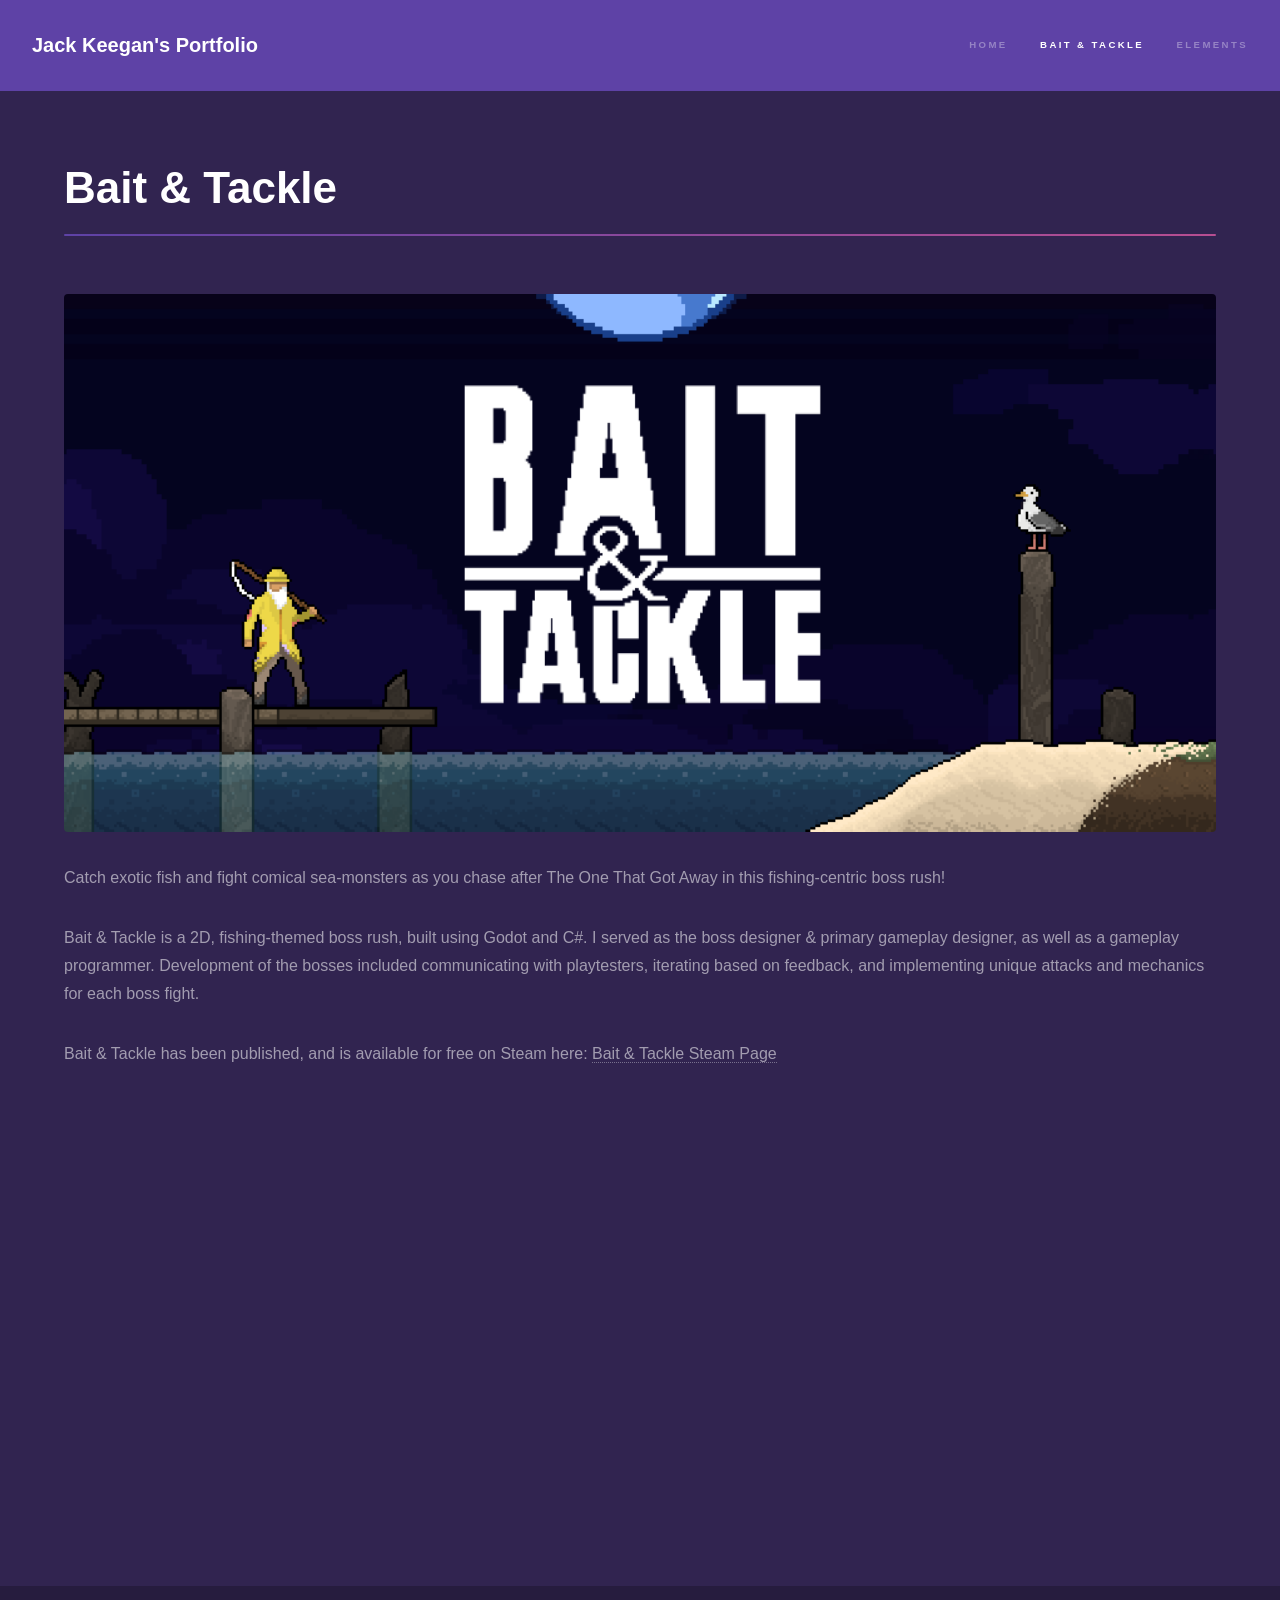
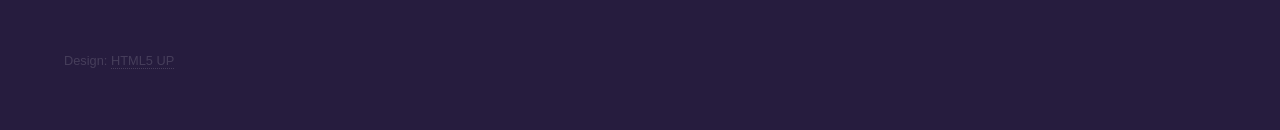
==== commit d643499b: "updated" ====
--- a/bait&tacklepage.html
+++ b/bait&tacklepage.html
@@ -30,22 +30,27 @@
 			<div id="wrapper">
 
 				<!-- Main -->
-					<section id="main" class="wrapper">
-						<div class="inner">
-							<h1 class="major">Bait & Tackle</h1>
-							<span class="image fit"><img src="images/b&theader.png" alt="" /></span>
-							<p>Catch exotic fish and fight comical sea-monsters as you chase after The One That Got Away in this fishing-centric boss rush!</p>
-							<p>Bait & Tackle is a 2D, fishing-themed boss rush, built using Godot and C#. I served as the boss designer & primary gameplay designer, as well as a gameplay programmer.
-								Development of the bosses included communicating with playtesters, iterating based on feedback, and implementing unique attacks and mechanics for each boss fight.
-							</p>
-							<p>Bait & Tackle has been published, and is available for free on Steam here: <a href="https://store.steampowered.com/app/3529390/Bait__Tackle/">Bait & Tackle Steam Page</a></p>
-						</div>
-					</section>
-					<section id="main" class="center">
-								<iframe width="630" height="354"
-								src="https://www.youtube.com/embed/rxE0HdXSmFw">
-								</iframe>
-					</section>
+				<section id="main" class="wrapper">
+					<div class="inner">
+						<h1 class="major">Bait & Tackle</h1>
+						<span class="image fit"><img src="images/b&theader.png" alt="" /></span>
+						<p>Catch exotic fish and fight comical sea-monsters as you chase after The One That Got Away in this fishing-centric boss rush!</p>
+						<p>
+							Bait & Tackle is a 2D, fishing-themed boss rush, built using Godot and C#. I served as the boss designer & primary gameplay designer, as well as a gameplay programmer.
+							Development of the bosses included communicating with playtesters, iterating based on feedback, and implementing unique attacks and mechanics for each boss fight.
+						</p>
+						<p>Bait & Tackle has been published, and is available for free on Steam here: <a href="https://store.steampowered.com/app/3529390/Bait__Tackle/">Bait & Tackle Steam Page</a></p>
+					</div>
+				</section>
+				<section id="main" class="center">
+					<iframe width="630" height="354"
+							src="https://www.youtube.com/embed/rxE0HdXSmFw">
+					</iframe>
+				</section>
+				<section id="main" class="center">
+					<iframe width="630" height="100">
+					</iframe>
+				</section>
 			</div>
 
 		<!-- Footer -->
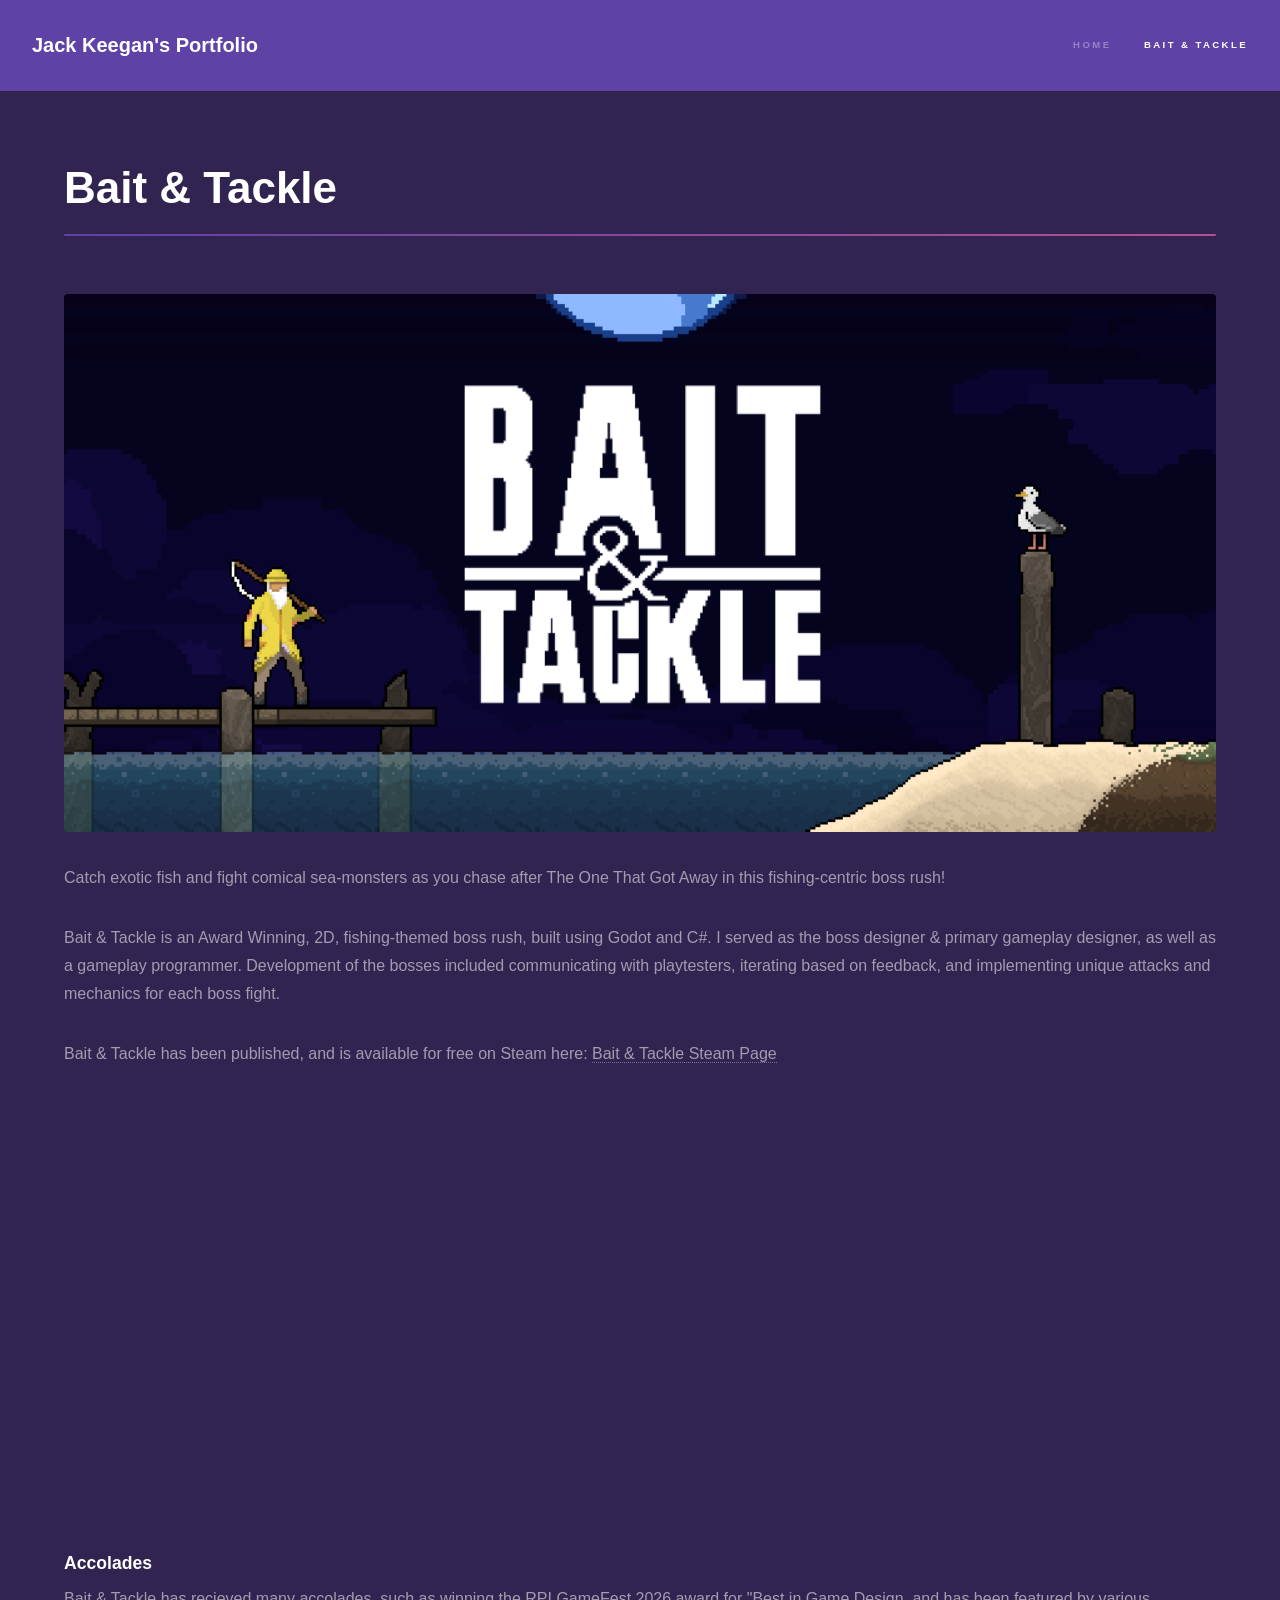
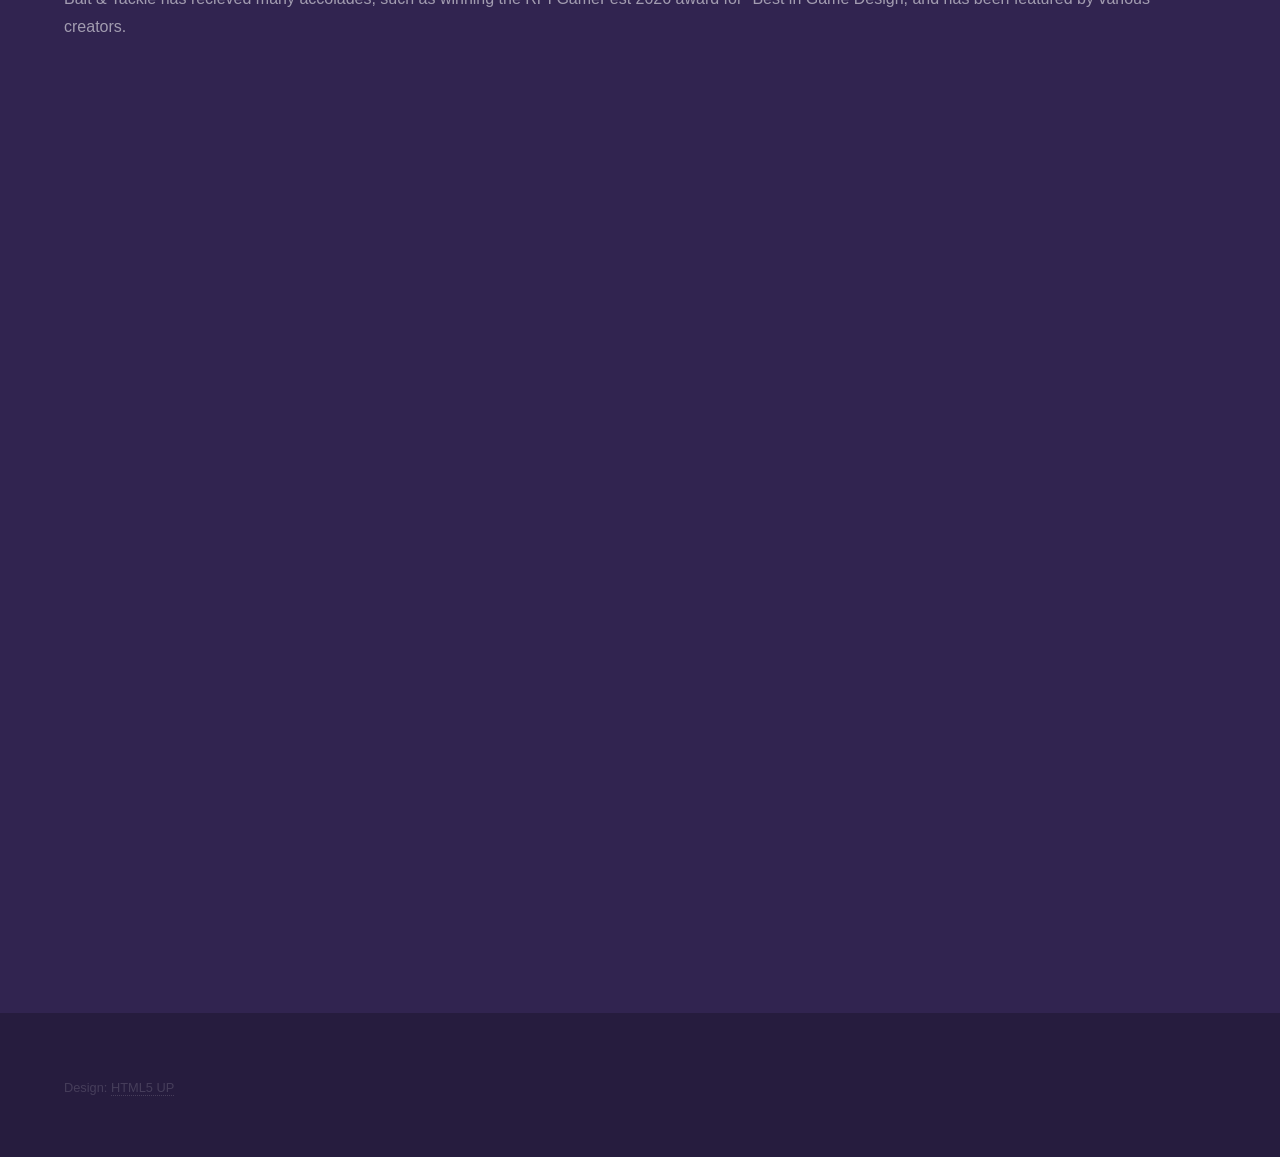
==== commit 3515fd7e: "updated b&t page" ====
--- a/bait&tacklepage.html
+++ b/bait&tacklepage.html
@@ -21,7 +21,6 @@
 					<ul>
 						<li><a href="index.html">Home</a></li>
 						<li><a href="generic.html" class="active">Bait & Tackle</a></li>
-						<li><a href="elements.html">Elements</a></li>
 					</ul>
 				</nav>
 			</header>
@@ -36,7 +35,7 @@
 						<span class="image fit"><img src="images/b&theader.png" alt="" /></span>
 						<p>Catch exotic fish and fight comical sea-monsters as you chase after The One That Got Away in this fishing-centric boss rush!</p>
 						<p>
-							Bait & Tackle is a 2D, fishing-themed boss rush, built using Godot and C#. I served as the boss designer & primary gameplay designer, as well as a gameplay programmer.
+							Bait & Tackle is an Award Winning, 2D, fishing-themed boss rush, built using Godot and C#. I served as the boss designer & primary gameplay designer, as well as a gameplay programmer.
 							Development of the bosses included communicating with playtesters, iterating based on feedback, and implementing unique attacks and mechanics for each boss fight.
 						</p>
 						<p>Bait & Tackle has been published, and is available for free on Steam here: <a href="https://store.steampowered.com/app/3529390/Bait__Tackle/">Bait & Tackle Steam Page</a></p>
@@ -45,6 +44,27 @@
 				<section id="main" class="center">
 					<iframe width="630" height="354"
 							src="https://www.youtube.com/embed/rxE0HdXSmFw">
+					</iframe>
+				</section>
+				
+				<section id="main" class="wrapper">
+					<div class="inner">
+						<h3 class="major">Accolades</h3>
+						<p>Bait & Tackle has recieved many accolades, such as winning the RPI GameFest 2026 award for "Best in Game Design, and has been featured by various creators.</p>
+					</div>
+				</section>
+				<section id="main" class="center">
+					<iframe width="630" height="354"
+							src="https://youtu.be/embed/xO2V210-0hE?list=PLTSvt7FUrXBi8hrVQKhxdh5nEfO0TNnf3&t=751">
+					</iframe>
+				</section>
+				<section id="main" class="center">
+					<iframe width="630" height="100">
+					</iframe>
+				</section>
+				<section id="main" class="center">
+					<iframe width="630" height="354"
+							src="https://youtu.be/embed/dsN6xA-bW_k?list=PLTSvt7FUrXBi8hrVQKhxdh5nEfO0TNnf3&t=189">
 					</iframe>
 				</section>
 				<section id="main" class="center">
--- a/assets/css/main.css
+++ b/assets/css/main.css
@@ -30,6 +30,10 @@
 
 body {
 	line-height: 1;
+}
+
+#two {
+    background-color: #953d75;
 }
 
 ol, ul {
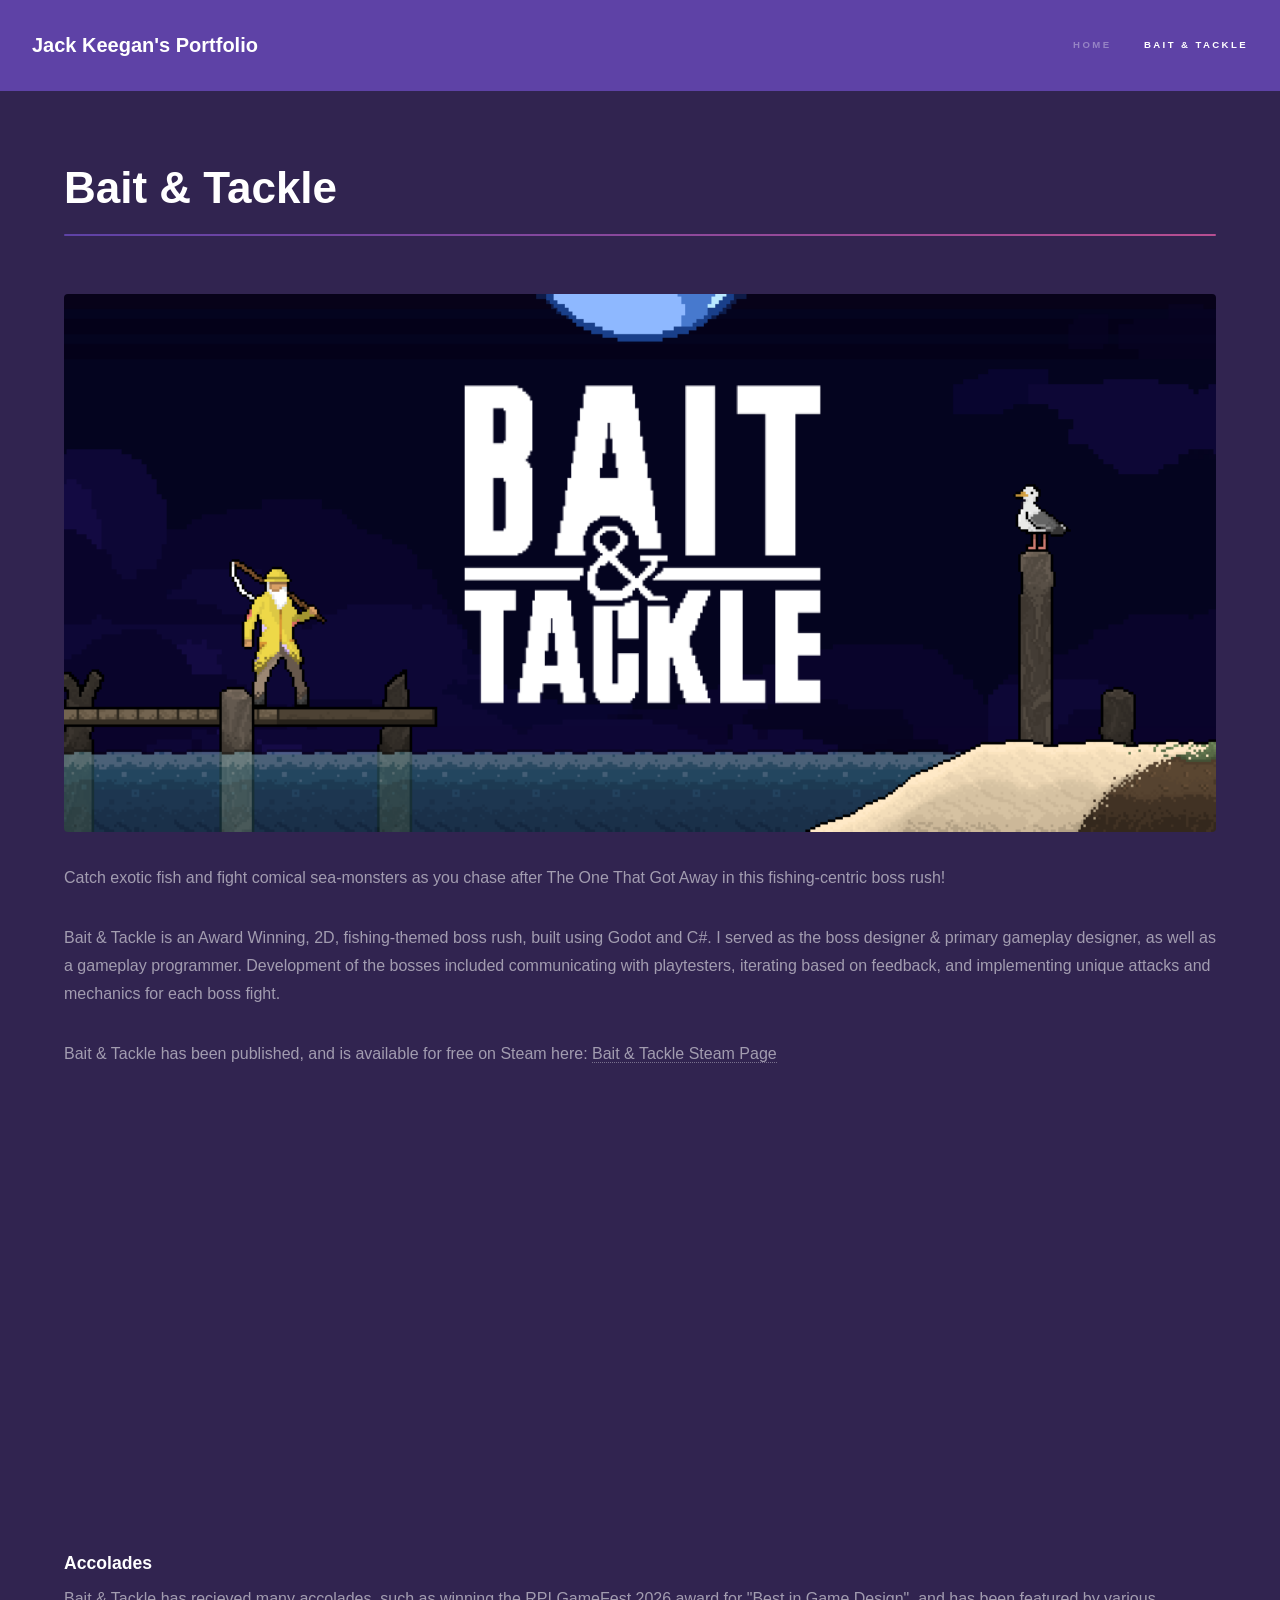
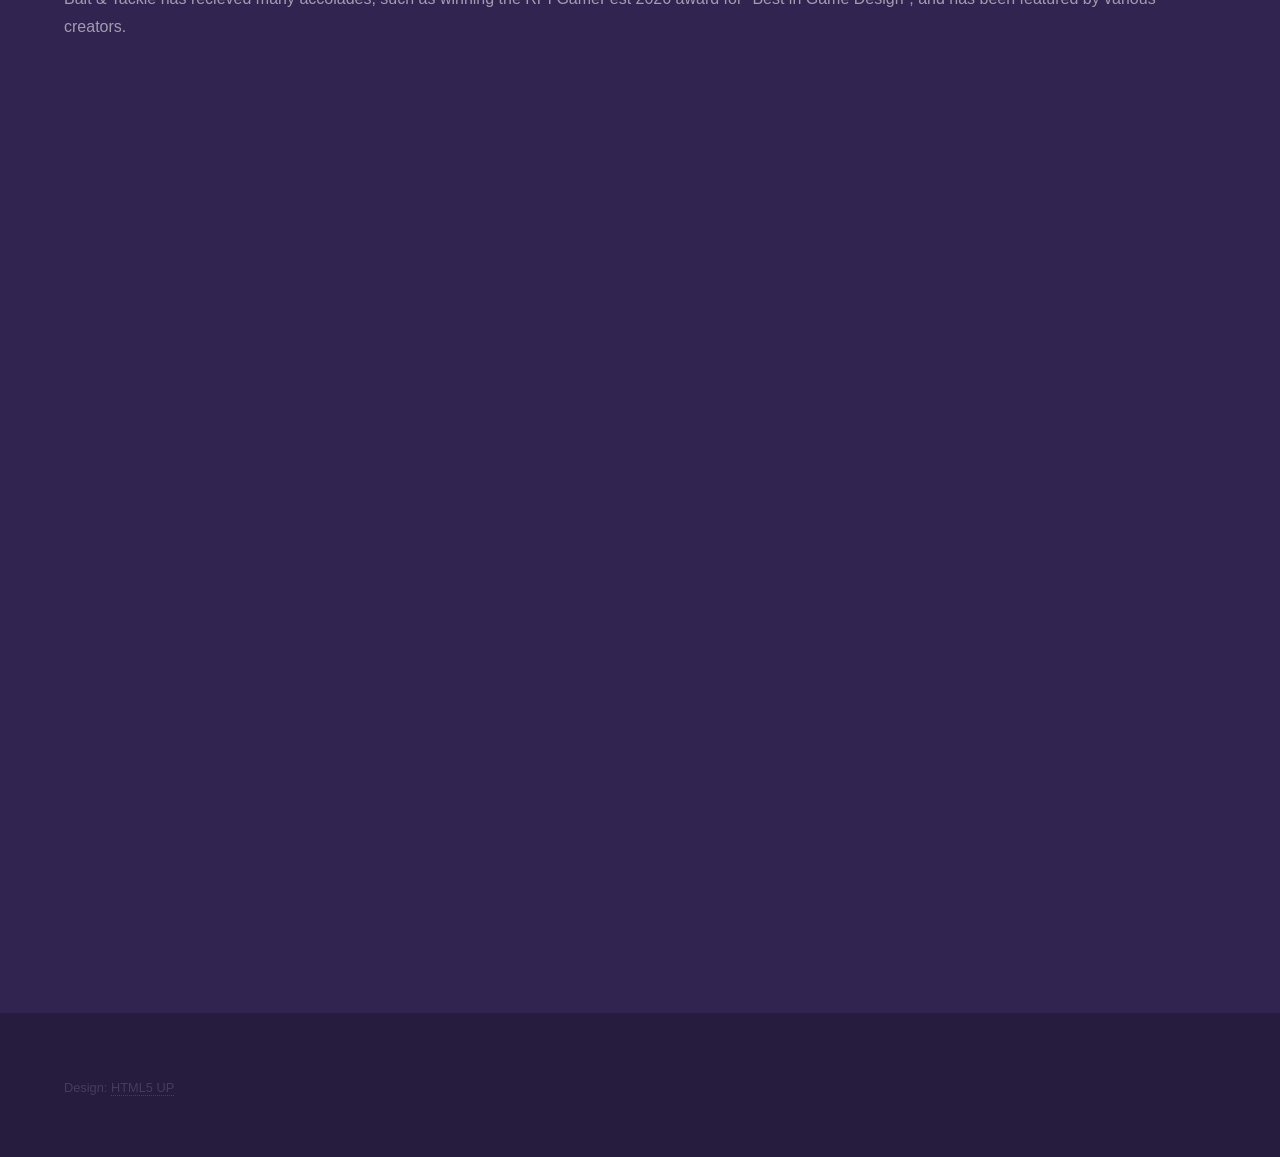
==== commit 592c7808: "end quote" ====
--- a/bait&tacklepage.html
+++ b/bait&tacklepage.html
@@ -50,12 +50,12 @@
 				<section id="main" class="wrapper">
 					<div class="inner">
 						<h3 class="major">Accolades</h3>
-						<p>Bait & Tackle has recieved many accolades, such as winning the RPI GameFest 2026 award for "Best in Game Design, and has been featured by various creators.</p>
+						<p>Bait & Tackle has recieved many accolades, such as winning the RPI GameFest 2026 award for "Best in Game Design", and has been featured by various creators.</p>
 					</div>
 				</section>
 				<section id="main" class="center">
 					<iframe width="630" height="354"
-							src="https://youtu.be/embed/xO2V210-0hE?list=PLTSvt7FUrXBi8hrVQKhxdh5nEfO0TNnf3&t=751">
+							src="https://www.youtube.com/embed/xO2V210-0hE?start=752">
 					</iframe>
 				</section>
 				<section id="main" class="center">
@@ -64,7 +64,7 @@
 				</section>
 				<section id="main" class="center">
 					<iframe width="630" height="354"
-							src="https://youtu.be/embed/dsN6xA-bW_k?list=PLTSvt7FUrXBi8hrVQKhxdh5nEfO0TNnf3&t=189">
+							src="https://www.youtube.com/embed/dsN6xA-bW_k?start=190">
 					</iframe>
 				</section>
 				<section id="main" class="center">
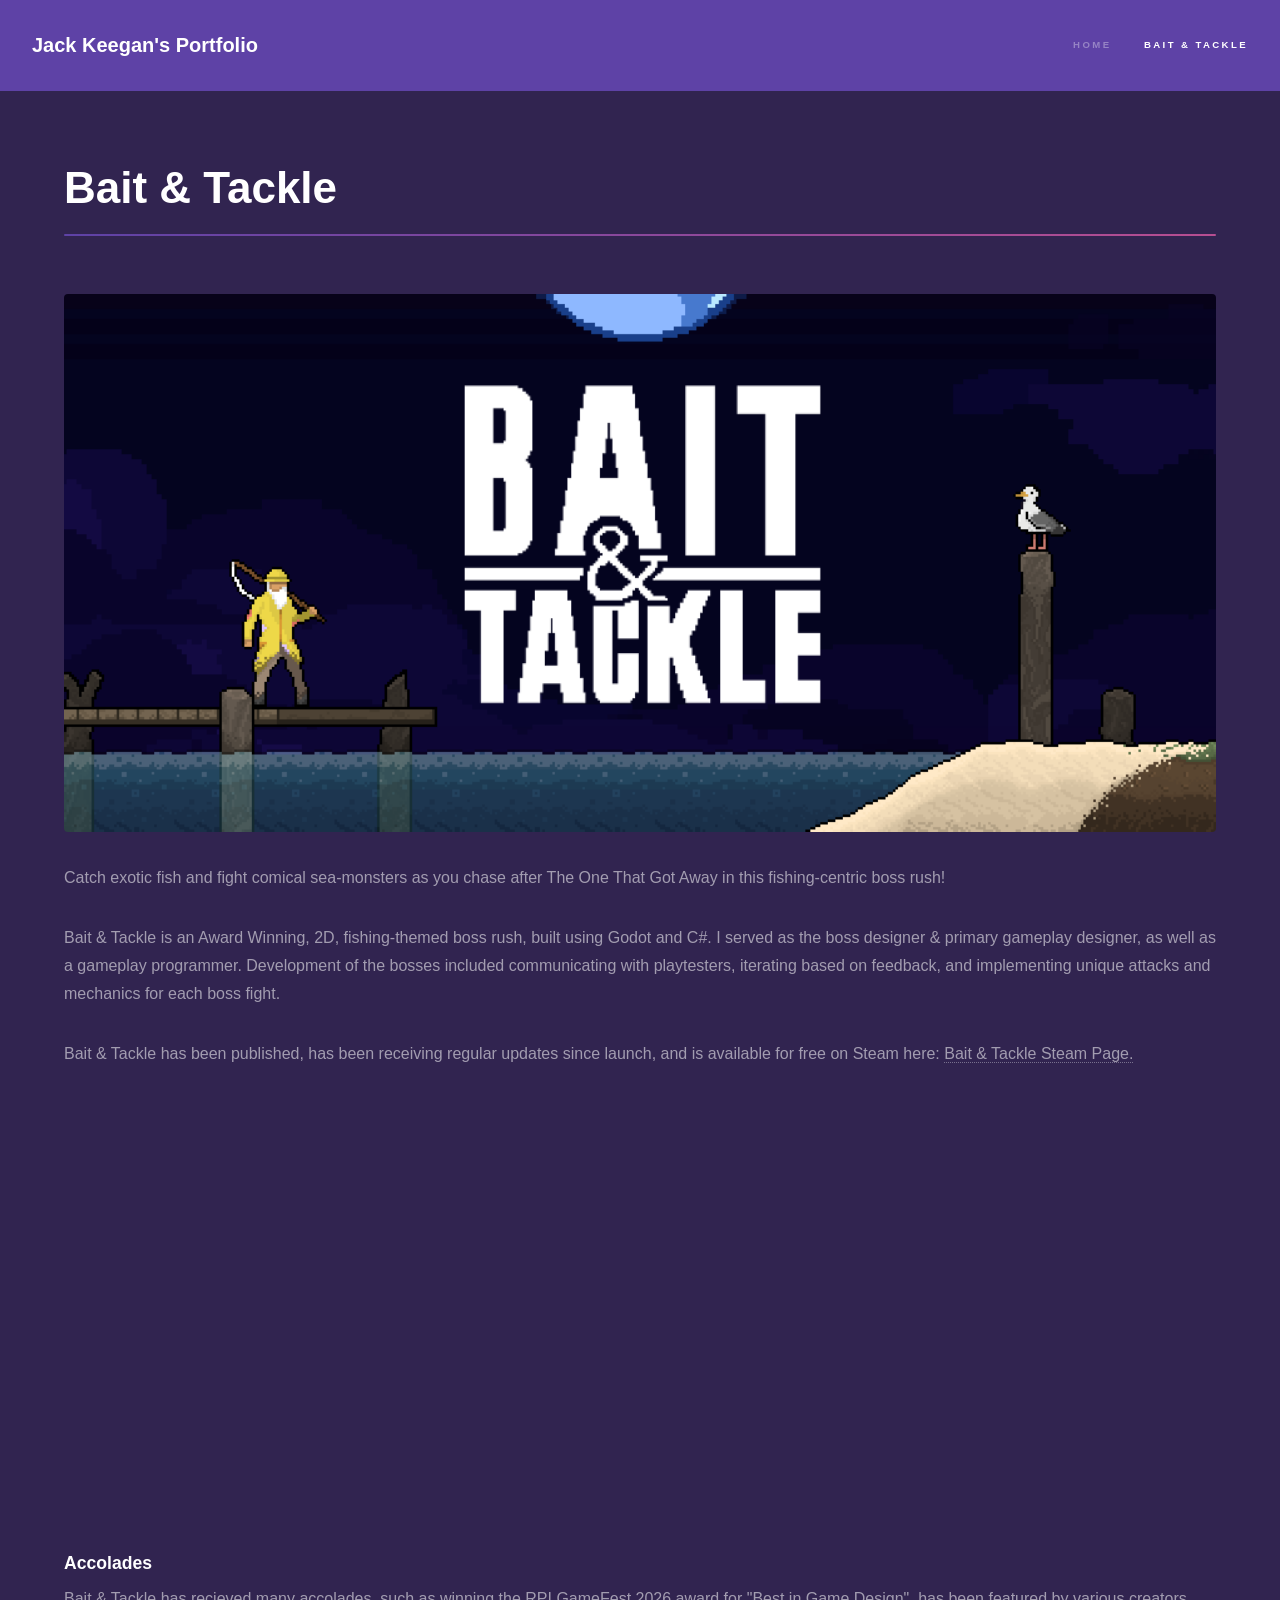
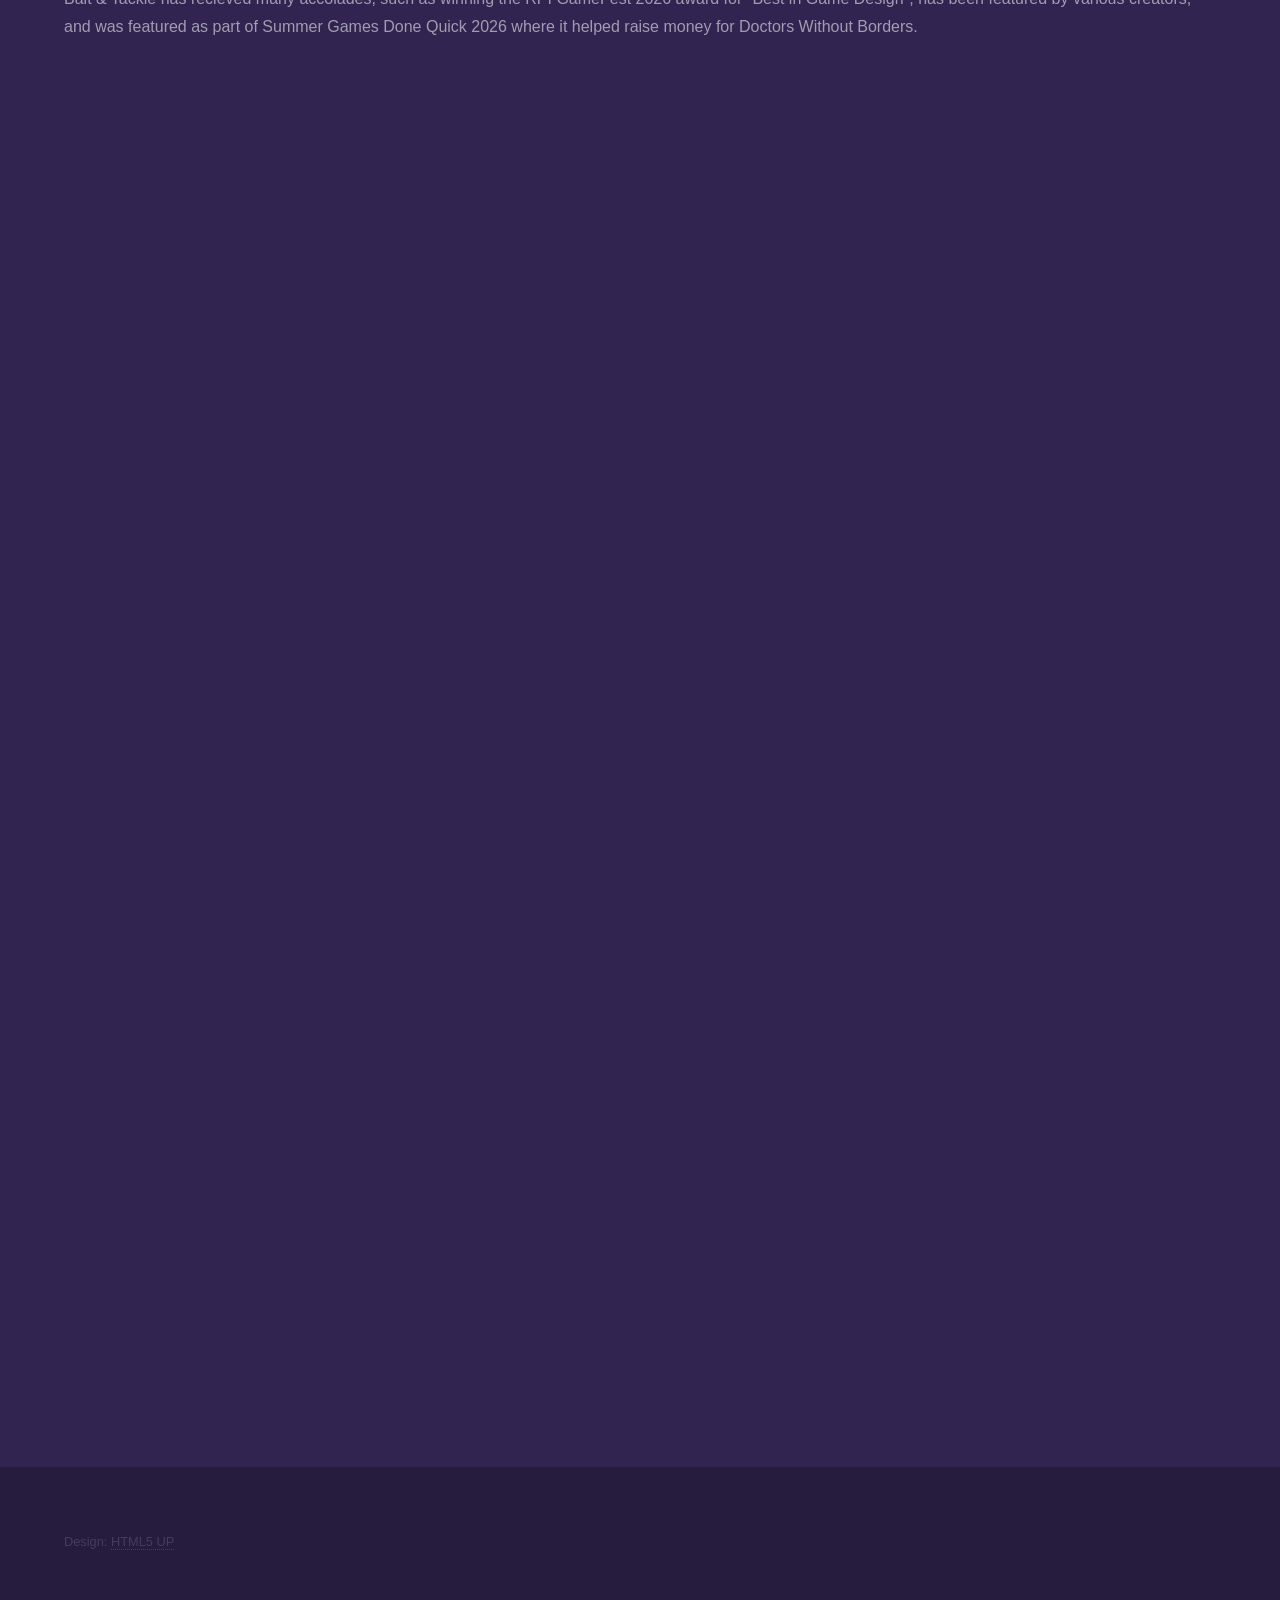
==== commit 4a9e4277: "added sgdq stuff" ====
--- a/bait&tacklepage.html
+++ b/bait&tacklepage.html
@@ -38,7 +38,7 @@
 							Bait & Tackle is an Award Winning, 2D, fishing-themed boss rush, built using Godot and C#. I served as the boss designer & primary gameplay designer, as well as a gameplay programmer.
 							Development of the bosses included communicating with playtesters, iterating based on feedback, and implementing unique attacks and mechanics for each boss fight.
 						</p>
-						<p>Bait & Tackle has been published, and is available for free on Steam here: <a href="https://store.steampowered.com/app/3529390/Bait__Tackle/">Bait & Tackle Steam Page</a></p>
+						<p>Bait & Tackle has been published, has been receiving regular updates since launch, and is available for free on Steam here: <a href="https://store.steampowered.com/app/3529390/Bait__Tackle/">Bait & Tackle Steam Page.</a></p>
 					</div>
 				</section>
 				<section id="main" class="center">
@@ -50,12 +50,22 @@
 				<section id="main" class="wrapper">
 					<div class="inner">
 						<h3 class="major">Accolades</h3>
-						<p>Bait & Tackle has recieved many accolades, such as winning the RPI GameFest 2026 award for "Best in Game Design", and has been featured by various creators.</p>
+						<p>Bait & Tackle has recieved many accolades, such as winning the RPI GameFest 2026 award for "Best in Game Design", 
+							has been featured by various creators, and was featured as part of Summer Games Done Quick 2026 where it helped raise money for Doctors Without Borders.</p>
 					</div>
 				</section>
 				<section id="main" class="center">
 					<iframe width="630" height="354"
 							src="https://www.youtube.com/embed/xO2V210-0hE?start=752">
+					</iframe>
+				</section>
+				<section id="main" class="center">
+					<iframe width="630" height="100">
+					</iframe>
+				</section>
+				<section id="main" class="center">
+					<iframe width="630" height="354"
+							src="https://www.youtube.com/watch?v=PUP5xasXEH4">
 					</iframe>
 				</section>
 				<section id="main" class="center">
